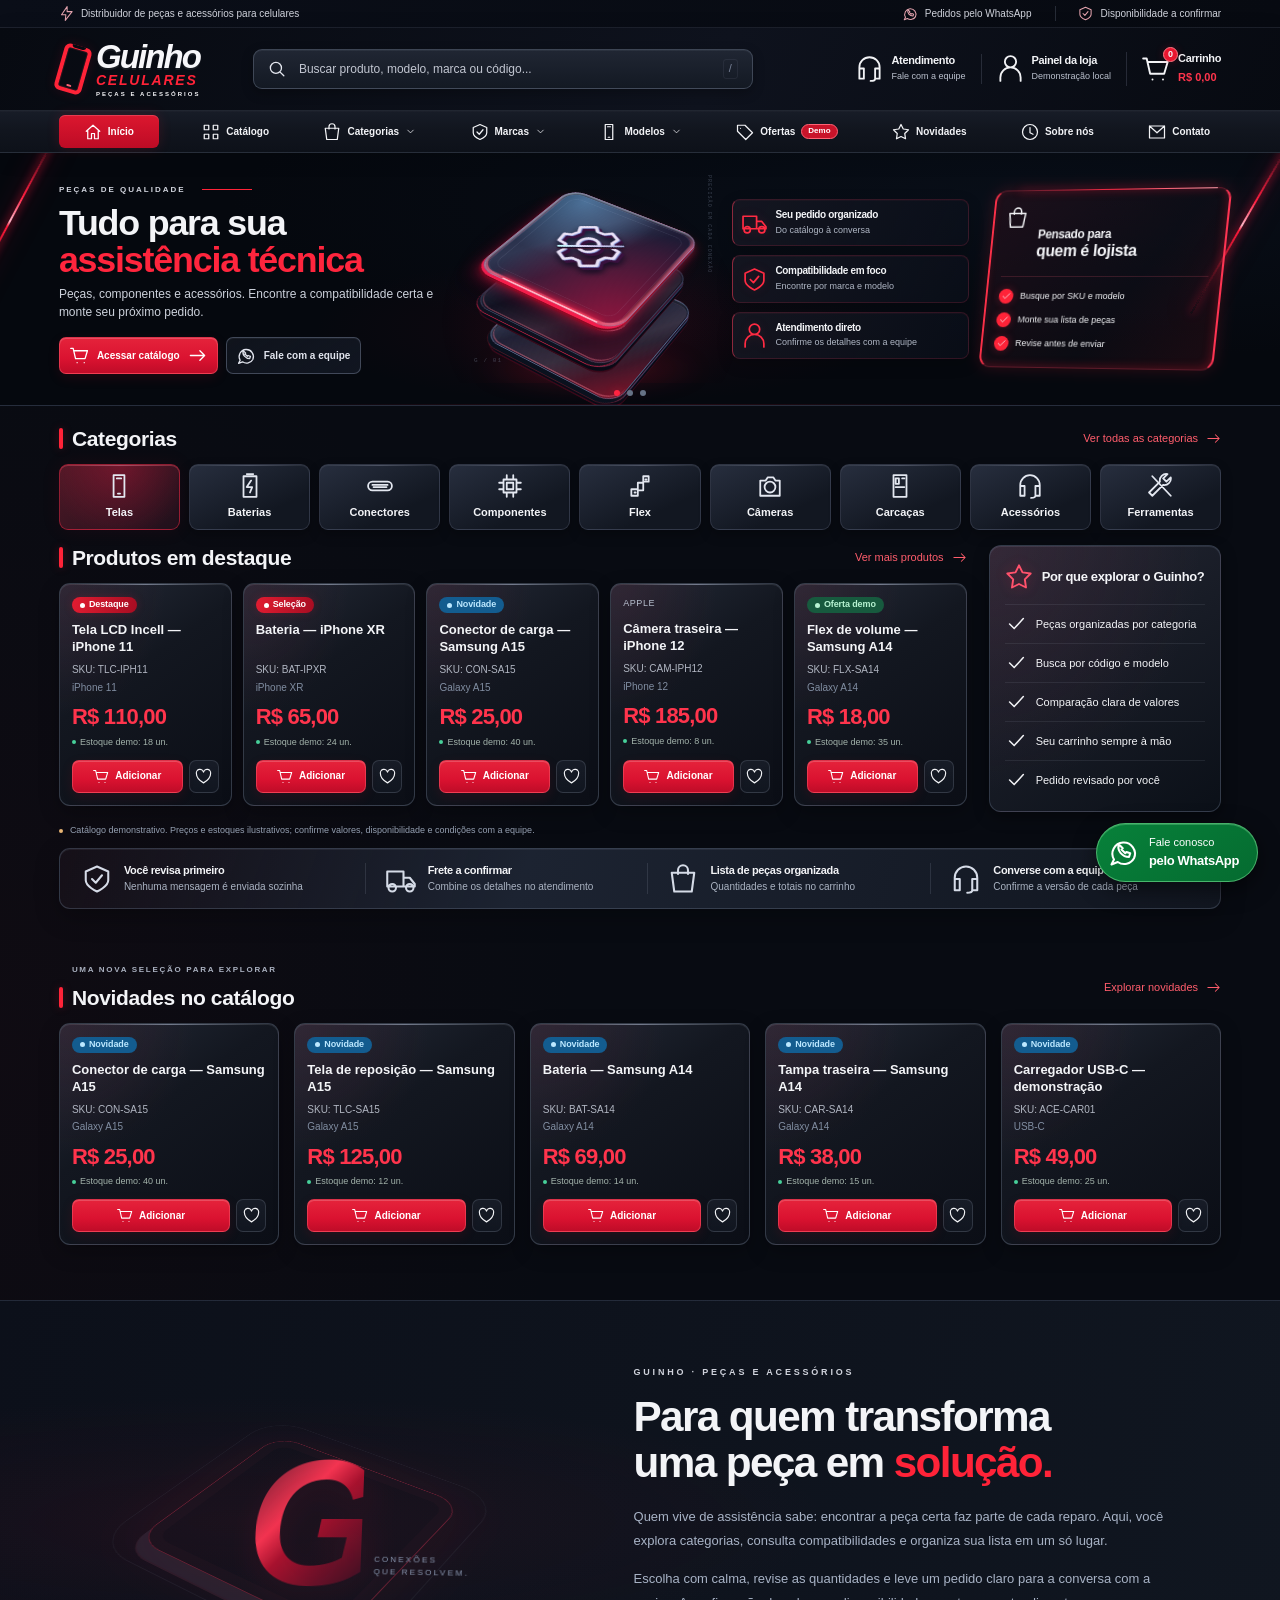
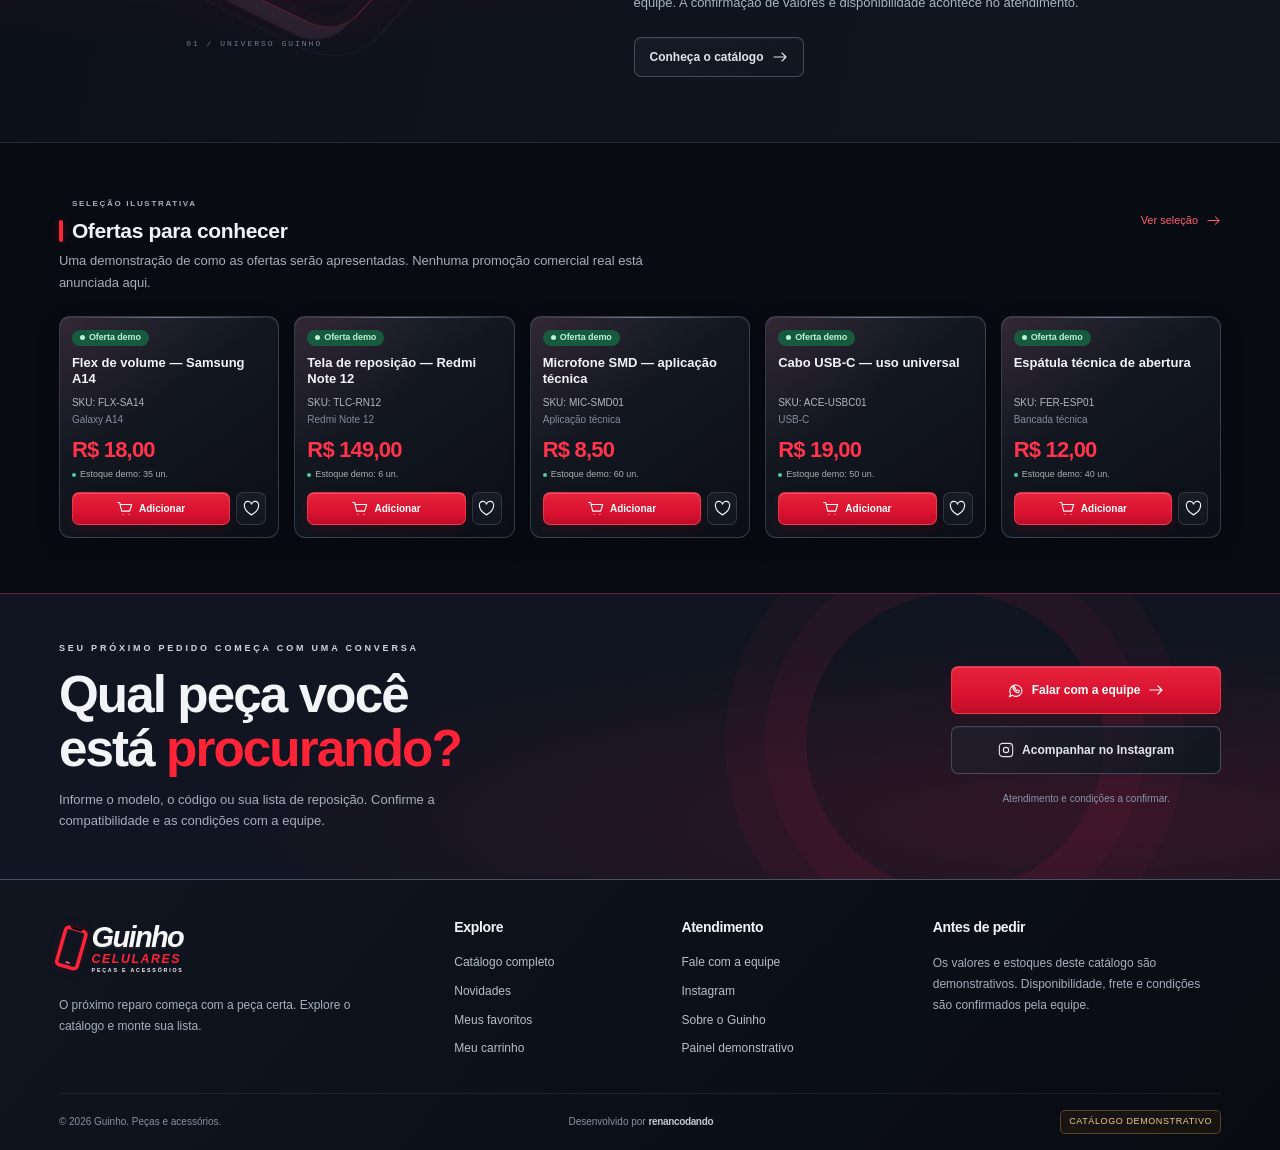
==== index.html @ 1f27a78b "Criar a loja Guinho com catálogo, carrinho e painel demonstrativo" ====
<!doctype html>
<html lang="pt-BR">
<head>
  <meta charset="utf-8"><meta name="viewport" content="width=device-width, initial-scale=1">
  <title>Guinho Celulares — Peças e acessórios para sua assistência</title>
  <meta name="description" content="Explore peças, componentes e acessórios para celulares. Encontre compatibilidades, monte sua lista e converse com a equipe do Guinho.">
  <meta name="theme-color" content="#080b12"><meta name="robots" content="noindex,nofollow">
  <meta property="og:title" content="Guinho Celulares — A peça certa para o próximo reparo"><meta property="og:description" content="Um catálogo para quem vive de assistência técnica. Peças, acessórios e uma forma simples de montar seu pedido."><meta property="og:type" content="website"><meta property="og:locale" content="pt_BR">
  <link rel="icon" href="ativos/marca.svg" type="image/svg+xml">
  <link rel="stylesheet" href="css/base.css"><link rel="stylesheet" href="css/componentes.css"><link rel="stylesheet" href="css/loja.css"><link rel="stylesheet" href="css/inicio.css"><link rel="stylesheet" href="css/responsivo.css">
  <script type="module" src="js/loja.js"></script>
</head>
<body data-pagina="inicio">
  <a class="pular-conteudo" href="#principal">Pular para o conteúdo</a>
  <div id="cabecalho-loja"></div>
  <main id="principal">
    <section class="hero" aria-labelledby="titulo-hero">
      <div class="hero-corte corte-esquerda" aria-hidden="true"></div><div class="hero-corte corte-direita" aria-hidden="true"></div>
      <div class="container hero-grade">
        <div class="hero-texto"><p class="sobretitulo">Peças de qualidade <span></span></p><h1 id="titulo-hero">Tudo para sua<br><em>assistência técnica</em></h1><p id="descricao-hero">Peças, componentes e acessórios. Encontre a compatibilidade certa e monte seu próximo pedido.</p><div class="hero-acoes"><a class="botao" href="catalogo.html"><i data-icone="carrinho"></i>Acessar catálogo<i data-icone="seta"></i></a><button class="botao secundario" type="button" data-contato><i data-icone="whatsapp"></i>Fale com a equipe</button></div></div>
        <div class="estrutura-3d" data-estrutura-3d aria-hidden="true"><div class="halo-nucleo"></div><div class="sombra-nucleo"></div><div class="suspensao"><div class="montagem-3d"><div class="placa placa-base"><span></span></div><div class="placa placa-intermediaria"><span></span></div><div class="placa placa-principal"><div class="face-metal"></div><div class="trilha-placa"></div><div class="insignia"><i data-icone="engrenagem"></i><span></span></div><div class="bisel-luz"></div></div><div class="placa placa-satelite"></div></div></div><span class="coordenada coordenada-a">G / 01</span><span class="coordenada coordenada-b">PRECISÃO EM CADA CONEXÃO</span></div>
        <div class="hero-beneficios"><div><i data-icone="envio"></i><span><strong>Seu pedido organizado</strong><small>Do catálogo à conversa</small></span></div><div><i data-icone="escudo"></i><span><strong>Compatibilidade em foco</strong><small>Encontre por marca e modelo</small></span></div><div><i data-icone="pessoa"></i><span><strong>Atendimento direto</strong><small>Confirme os detalhes com a equipe</small></span></div></div>
        <aside class="painel-lojista"><i data-icone="sacola"></i><h2>Pensado para<br><strong>quem é lojista</strong></h2><ul><li><i data-icone="check"></i>Busque por SKU e modelo</li><li><i data-icone="check"></i>Monte sua lista de peças</li><li><i data-icone="check"></i>Revise antes de enviar</li></ul></aside>
      </div>
      <div class="hero-paginacao" role="group" aria-label="Destaques da apresentação"><button type="button" aria-label="Peças para sua assistência" aria-pressed="true" data-slide="0"></button><button type="button" aria-label="Encontre sua peça" aria-pressed="false" data-slide="1"></button><button type="button" aria-label="Organize seu pedido" aria-pressed="false" data-slide="2"></button></div>
    </section>

    <section class="categorias-inicio container" aria-labelledby="titulo-categorias"><div class="cabecalho-secao"><h2 id="titulo-categorias">Categorias</h2><a href="catalogo.html">Ver todas as categorias<i data-icone="seta"></i></a></div><div class="grade-categorias" id="categorias-inicio" data-area-principal><p class="texto-suave">Carregando categorias…</p></div></section>

    <section class="vitrine container" aria-labelledby="titulo-destaques"><div class="vitrine-principal"><div class="cabecalho-secao"><h2 id="titulo-destaques">Produtos em destaque</h2><a href="catalogo.html">Ver mais produtos<i data-icone="seta"></i></a></div><div class="grade-destaques" id="produtos-destaque"></div></div><aside class="painel-diferenciais"><h2><i data-icone="estrela"></i>Por que explorar o Guinho?</h2><ul><li><i data-icone="check"></i>Peças organizadas por categoria</li><li><i data-icone="check"></i>Busca por código e modelo</li><li><i data-icone="check"></i>Comparação clara de valores</li><li><i data-icone="check"></i>Seu carrinho sempre à mão</li><li><i data-icone="check"></i>Pedido revisado por você</li></ul></aside></section>

    <div class="container"><p class="aviso-catalogo"><span class="ponto-status"></span>Catálogo demonstrativo. Preços e estoques ilustrativos; confirme valores, disponibilidade e condições com a equipe.</p><div class="faixa-confianca"><div><i data-icone="escudo"></i><span><strong>Você revisa primeiro</strong><small>Nenhuma mensagem é enviada sozinha</small></span></div><div><i data-icone="envio"></i><span><strong>Frete a confirmar</strong><small>Combine os detalhes no atendimento</small></span></div><div><i data-icone="sacola"></i><span><strong>Lista de peças organizada</strong><small>Quantidades e totais no carrinho</small></span></div><div><i data-icone="fone"></i><span><strong>Converse com a equipe</strong><small>Confirme a versão de cada peça</small></span></div></div></div>

    <section class="secao container novidades" data-revelar aria-labelledby="titulo-novidades"><div class="cabecalho-secao"><div><p class="sobretitulo">Uma nova seleção para explorar</p><h2 id="titulo-novidades">Novidades no catálogo</h2></div><a href="catalogo.html?novidades=1">Explorar novidades<i data-icone="seta"></i></a></div><div class="grade-produtos" id="produtos-novidades"></div></section>

    <section class="editorial" id="sobre" data-revelar><div class="container editorial-grade"><div class="editorial-selo" aria-hidden="true"><div class="anel-editorial"></div><span>G<span>CONEXÕES<br>QUE RESOLVEM.</span></span><i>01 / UNIVERSO GUINHO</i></div><div class="editorial-texto"><p class="sobretitulo">Guinho · peças e acessórios</p><h2>Para quem transforma<br>uma peça em <em>solução.</em></h2><p>Quem vive de assistência sabe: encontrar a peça certa faz parte de cada reparo. Aqui, você explora categorias, consulta compatibilidades e organiza sua lista em um só lugar.</p><p>Escolha com calma, revise as quantidades e leve um pedido claro para a conversa com a equipe. A confirmação de valores e disponibilidade acontece no atendimento.</p><a class="botao secundario" href="catalogo.html">Conheça o catálogo<i data-icone="seta"></i></a></div></div></section>

    <section class="secao container" data-revelar aria-labelledby="titulo-ofertas"><div class="cabecalho-secao"><div><p class="sobretitulo">Seleção ilustrativa</p><h2 id="titulo-ofertas">Ofertas para conhecer</h2></div><a href="catalogo.html?ofertas=1">Ver seleção<i data-icone="seta"></i></a></div><p class="texto-suave descricao-secao">Uma demonstração de como as ofertas serão apresentadas. Nenhuma promoção comercial real está anunciada aqui.</p><div class="grade-produtos" id="produtos-ofertas"></div></section>

    <section class="contato-inicio" id="contato" data-revelar><div class="container"><div><p class="sobretitulo">Seu próximo pedido começa com uma conversa</p><h2>Qual peça você<br>está <em>procurando?</em></h2><p>Informe o modelo, o código ou sua lista de reposição. Confirme a compatibilidade e as condições com a equipe.</p></div><div class="contato-acoes"><button class="botao" type="button" data-contato><i data-icone="whatsapp"></i>Falar com a equipe<i data-icone="seta"></i></button><button class="botao secundario" type="button" data-instagram><i data-icone="instagram"></i>Acompanhar no Instagram</button><span>Atendimento e condições a confirmar.</span></div><div class="contato-linhas" aria-hidden="true"></div></div></section>
  </main>
  <div id="rodape-loja"></div><noscript><p class="aviso-persistencia">Ative o JavaScript para usar a pesquisa, os filtros e o carrinho. Este site é uma demonstração comercial.</p></noscript>
</body></html>
---- css/base.css ----
:root {
  color-scheme: dark;
  --fundo:#080b12;
  --fundo-profundo:#04060b;
  --superficie:#111620;
  --superficie-alta:#1b202c;
  --vermelho:#ff2338;
  --vermelho-escuro:#a70d20;
  --texto:#f3f4f7;
  --suave:#a6adbc;
  --linha:#2c3341;
  --verde:#3cda9a;
  --azul:#6bc1ff;
  --raio:12px;
  --sombra:0 14px 45px #0005;
  --fonte:Arial,Helvetica,sans-serif;
  --espaco:clamp(20px,4.6vw,70px);
}
* {
  box-sizing: border-box;
}
html {
  scroll-behavior: smooth;
  scroll-padding-top: 30px;
}
body {
  margin: 0;
  color: var(--texto);
  background:
    radial-gradient(
      ellipse at 0 38%,
      #490d151c,
      transparent 32%),
    var(--fundo);
  font: 14px/1.55 var(--fonte);
  -webkit-font-smoothing: antialiased;
}
body,
main,
section,
header,
footer,
div {
  min-width: 0;
}
button,
input,
select,
textarea {
  font: inherit;
}
button,
a {
  -webkit-tap-highlight-color: transparent;
  touch-action: manipulation;
}
button {
  cursor: pointer;
}
button:disabled {
  cursor: not-allowed;
  opacity: .45;
}
a {
  color: inherit;
  text-decoration: none;
}
button {
  color: inherit;
}
h1,
h2,
h3,
p,
ul,
ol,
figure,
dl,
dd {
  margin: 0;
}
ul,
ol {
  padding: 0;
}
h1,
h2,
h3 {
  line-height: 1.12;
  text-wrap: balance;
}
p {
  overflow-wrap: anywhere;
}
h1,
h2,
h3,
strong {
  letter-spacing: -.35px;
}
img,
svg {
  max-width: 100%;
  display: block;
}
input,
textarea,
select {
  min-width: 0;
  max-width: 100%;
  color: var(--texto);
  background: #0b0f18;
  border: 1px solid var(--linha);
  border-radius: 8px;
  padding: 11px 12px;
}
input,
select {
  min-height: 43px;
}
input[type=checkbox] {
  accent-color: var(--vermelho);
  width: 16px;
  height: 16px;
  min-height: 16px;
}
textarea {
  resize: vertical;
}
input:focus,
textarea:focus,
select:focus {
  border-color: #ff5262;
}
button,
a,
input,
select,
textarea,
summary {
  outline-offset: 5px;
}
:focus-visible {
  outline: 2px solid #ff6b79;
}
[hidden] {
  display: none !important;
}
.container {
  width: min(1440px, calc(100% - var(--espaco)*2));
  margin-inline: auto;
}
.secao {
  padding-block: 55px;
}
.texto-suave {
  color: var(--suave);
  font-size: 13px;
  line-height: 1.7;
}
.sobretitulo {
  font-size: 9px;
  letter-spacing: 2.8px;
  text-transform: uppercase;
  font-weight: 700;
  color: #d0d3dc;
}
.sobretitulo > span {
  display: inline-block;
  vertical-align: middle;
  width: 80px;
  height: 1px;
  background: var(--vermelho);
  margin-left: 12px;
}
em {
  color: var(--vermelho);
  font-style: normal;
}
.icone {
  width: 22px;
  height: 22px;
  flex-shrink: 0;
}
.sr-only {
  position: absolute;
  width: 1px;
  height: 1px;
  padding: 0;
  margin: -1px;
  overflow: hidden;
  clip: rect(0, 0, 0, 0);
  white-space: nowrap;
  border: 0;
}
.pular-conteudo {
  position: fixed;
  left: 15px;
  top: -80px;
  background: var(--vermelho);
  padding: 12px 18px;
  border-radius: 8px;
  z-index: 200;
}
.pular-conteudo:focus {
  top: 12px;
}
.campo {
  display: flex;
  flex-direction: column;
  gap: 7px;
  font-size: 12px;
  font-weight: 600;
}
.campo small {
  font-size: 10px;
  font-weight: 400;
  color: var(--suave);
}
.campo input,
.campo select,
.campo textarea {
  width: 100%;
}
.campo-checkbox {
  display: flex;
  align-items: center;
  gap: 9px;
  font-size: 12px;
  line-height: 1.4;
}
.mensagem-erro {
  font-size: 12px;
  color: #ff9ca7;
  line-height: 1.5;
}
.nota-demo {
  color: #b7bdca;
  font-size: 11px;
  line-height: 1.6;
  padding: 12px 14px;
  background: #ffffff04;
  border: 1px solid #ffffff0b;
  border-radius: 7px;
}
.etiqueta-demo,
.modo-demo {
  border: 1px solid #d9a65455;
  background: #8f5b121c;
  border-radius: 5px;
  padding: 4px 8px;
  color: #eac995;
  font-size: 9px;
  text-transform: uppercase;
  letter-spacing: .6px;
}
.descricao-secao {
  margin: -7px 0 22px;
  max-width: 600px;
}
.erro-carregamento {
  padding: 40px;
  border: 1px solid #a43545;
  border-radius: 12px;
  grid-column: 1/-1;
}
.erro-carregamento p {
  margin: 15px 0;
}
.aviso-persistencia {
  padding: 10px 20px;
  background: #352b15;
  border-bottom: 1px solid #b1924a;
  color: #ffe8ad;
  font-size: 12px;
  position: relative;
  z-index: 150;
}
.aguarda-revelacao {
  opacity: 0;
  transform: translateY(20px);
}
.revelado {
  opacity: 1;
  transform: none;
  transition: opacity .7s, transform .7s;
}
.dialogo-aberto {
  overflow: hidden;
}
::selection {
  background: #fd304950;
  color: white;
}
@media (prefers-reduced-motion: reduce) {
  html {
    scroll-behavior: auto;
  }
  *,
  *:before,
  *:after {
    animation: none !important;
    transition: none !important;
    scroll-behavior: auto !important;
  }
  .aguarda-revelacao {
    opacity: 1;
    transform: none;
  }
}
---- css/componentes.css ----
.botao {
  --cor-botao:#da1230;
  display: inline-flex;
  align-items: center;
  justify-content: center;
  gap: 8px;
  min-height: 40px;
  padding: 10px 15px;
  border-radius: 7px;
  border: 1px solid #ff697866;
  color: #fff;
  background:
    linear-gradient(
      180deg,
      #e5233b,
      var(--cor-botao) 60%,
      #bf0c28);
  box-shadow: inset 0 1px 0 #ffffff30, 0 4px 12px #ad071b24;
  font-size: 12px;
  font-weight: 700;
  line-height: 1.35;
  transition:
    transform .2s,
    box-shadow .2s,
    filter .2s;
  text-align: center;
  position: relative;
  overflow: hidden;
}
.botao:before {
  content: "";
  position: absolute;
  inset: 0;
  background:
    linear-gradient(
      110deg,
      transparent 15%,
      #ffffff19 44%,
      transparent 65%);
  transform: translateX(-120%);
  transition: transform .5s;
  pointer-events: none;
}
.botao:hover:not(:disabled) {
  transform: translateY(-2px);
  box-shadow: 0 7px 20px #dd102a30;
  filter: brightness(1.07);
}
.botao:hover:before {
  transform: translateX(120%);
}
.botao:active:not(:disabled) {
  transform: translateY(1px) scale(.98);
}
.botao .icone {
  width: 18px;
  height: 18px;
}
.botao .icone:last-child {
  width: 16px;
}
.botao.secundario {
  background:
    linear-gradient(
      145deg,
      #262c3a55,
      #111621);
  border-color: #5b6377aa;
  box-shadow: inset 0 1px 0 #ffffff0c;
  color: #e1e4ed;
}
.botao.discreto {
  background: transparent;
  border-color: var(--linha);
  box-shadow: none;
  color: var(--suave);
}
.botao-pequeno {
  min-height: 32px;
  padding: 7px 10px;
  font-size: 10px;
}
.botao-largo {
  width: 100%;
}
.botao-icone {
  width: 35px;
  height: 35px;
  min-width: 35px;
  border: 1px solid #5c647366;
  border-radius: 7px;
  background: linear-gradient(#21273488, #111620);
  display: inline-flex;
  align-items: center;
  justify-content: center;
  padding: 7px;
  transition:
    background .2s,
    border-color .2s,
    transform .2s;
}
.botao-icone .icone {
  width: 19px;
  height: 19px;
}
.botao-icone:hover:not(:disabled) {
  background: #2a3342;
  border-color: #ff5b6c;
  transform: translateY(-1px);
}
.favorito[aria-pressed=true] {
  color: #ff5c70;
  border-color: #f13e55;
}
.favorito[aria-pressed=true] .icone {
  fill: #ff23382b;
}
.selo {
  font-size: 9px;
  border-radius: 12px;
  padding: 3px 8px;
  color: #fff;
  font-weight: 700;
  display: inline-flex;
  align-self: flex-start;
  gap: 4px;
  line-height: 1.1;
  letter-spacing: -.1px;
  background: #c6132a;
}
.selo:before {
  content: "";
  width: 5px;
  height: 5px;
  border-radius: 50%;
  background: currentColor;
  align-self: center;
}
.selo--vermelho {
  background:
    linear-gradient(
      100deg,
      #e11c31,
      #a70d22);
  box-shadow: 0 0 10px #ef20382b;
}
.selo--azul {
  background: #135c8f;
  color: #bce8ff;
}
.selo--verde {
  background: #175a3e;
  color: #b7f3d2;
}
.produto-card {
  border: 1px solid #485060a6;
  background:
    radial-gradient(
      ellipse at 6% 0,
      #80172b24,
      transparent 42%),
    linear-gradient(
      145deg,
      #242a37 0,
      #131720 40%,
      #0b0e16 100%);
  border-radius: 11px;
  padding: 13px 12px 12px;
  box-shadow: inset 0 1px 0 #ffffff17, 0 7px 20px #0004;
  min-width: 0;
  display: flex;
  flex-direction: column;
  transition:
    transform .28s,
    border-color .28s,
    box-shadow .28s;
  position: relative;
  isolation: isolate;
}
.produto-card:before {
  content: "";
  position: absolute;
  left: 14px;
  right: 14px;
  top: 0;
  height: 1px;
  background:
    linear-gradient(
      90deg,
      transparent,
      #d4e3ff66,
      transparent);
  pointer-events: none;
}
.produto-card:hover {
  transform: translateY(-5px);
  border-color: #fb394f88;
  box-shadow:
    inset 0 1px 0 #ffffff20,
    0 14px 28px #0008,
    0 -2px 17px #d7193010;
}
.produto-card h3 {
  margin: 9px 0 6px;
  font-size: 13px;
  line-height: 1.3;
  text-wrap: initial;
  min-height: 34px;
}
.produto-titulo {
  border: 0;
  padding: 0;
  text-align: left;
  color: var(--texto);
  font: inherit;
  line-height: inherit;
  background: none;
  cursor: pointer;
  font-weight: 700;
}
.produto-titulo:hover {
  color: #ff8c98;
}
.produto-linha {
  font-size: 9px;
  text-transform: uppercase;
  letter-spacing: .6px;
  color: #b7bfce;
  min-height: 15px;
}
.produto-sku {
  color: #b1b6c2;
  font-size: 10px;
}
.produto-compativel {
  color: #808da1;
  font-size: 10px;
  margin-top: 2px;
}
.produto-preco {
  color: #ff344c;
  font-size: 22px;
  letter-spacing: -.8px;
  line-height: 1.2;
  display: block;
  margin-top: 9px;
  font-weight: 800;
}
.produto-estoque {
  font-size: 9px;
  color: #a2b2aa;
  margin: 5px 0 10px;
}
.produto-estoque:before {
  content: "";
  display: inline-block;
  vertical-align: middle;
  width: 4px;
  height: 4px;
  border-radius: 50%;
  background: #47d09a;
  margin-right: 4px;
}
.produto-estoque.sem-estoque {
  color: #e6b5b9;
}
.produto-estoque.sem-estoque:before {
  background: #f26a7a;
}
.produto-acoes {
  display: flex;
  align-items: center;
  gap: 6px;
  margin-top: auto;
}
.botao-adicionar {
  flex: 1;
  font-size: 10px;
  min-height: 33px;
  padding: 7px 8px;
  gap: 6px;
}
.botao-adicionar .icone {
  width: 16px !important;
  height: 16px;
}
.produto-acoes .botao-icone {
  width: 30px;
  height: 33px;
  min-width: 30px;
  padding: 5px;
}
.produto-acoes .icone {
  width: 17px;
  height: 17px;
}
.adicionado {
  animation: adicionar-pulso .6s ease;
}
.adicionado:after {
  content: "✓";
  position: absolute;
  inset: 0;
  display: grid;
  place-items: center;
  color: #fff;
  background: #0a7350;
  font-size: 19px;
}
.grade-produtos {
  display: grid;
  grid-template-columns: repeat(5, minmax(0, 1fr));
  gap: 15px;
}
.cabecalho-secao {
  display: flex;
  align-items: center;
  justify-content: space-between;
  gap: 20px;
  margin-bottom: 13px;
}
.cabecalho-secao h2 {
  font-size: 21px;
  position: relative;
  padding-left: 13px;
  line-height: 1.2;
}
.cabecalho-secao h2:before {
  content: "";
  position: absolute;
  left: 0;
  top: 2px;
  bottom: 2px;
  width: 4px;
  background: var(--vermelho);
  border-radius: 3px;
  box-shadow: 0 0 10px #fd283240;
}
.cabecalho-secao > .sobretitulo {
  margin-bottom: 7px;
}
.cabecalho-secao > div > .sobretitulo {
  margin: 0 0 8px 13px;
  font-size: 8px;
  letter-spacing: 1.7px;
  color: #aab1c0;
}
.cabecalho-secao > a {
  display: flex;
  align-items: center;
  gap: 8px;
  color: #ff5d6c;
  font-size: 11px;
  flex-shrink: 0;
}
.cabecalho-secao > a .icone {
  width: 15px;
  height: 15px;
}
.painel {
  border: 1px solid var(--linha);
  border-radius: var(--raio);
  padding: 24px;
  background:
    linear-gradient(
      145deg,
      #1d2330,
      #10151e);
  box-shadow: inset 0 1px 0 #ffffff0c, var(--sombra);
}
.estado-vazio {
  padding: 45px 20px;
  text-align: center;
  display: flex;
  flex-direction: column;
  align-items: center;
  gap: 17px;
  grid-column: 1/-1;
}
.estado-vazio > .icone {
  width: 47px;
  height: 47px;
  color: #ff5d73;
}
.estado-vazio h2 {
  font-size: 25px;
}
.estado-vazio p {
  max-width: 390px;
}
.dialogo {
  width: min(660px, calc(100vw - 32px));
  max-height: calc(100dvh - 32px);
  padding: 0;
  margin: auto;
  color: var(--texto);
  background:
    linear-gradient(
      135deg,
      #202633,
      #0e131e 60%);
  border: 1px solid #626c82;
  border-radius: 15px;
  box-shadow: 0 30px 120px #000c;
  overscroll-behavior: contain;
  overflow: auto;
}
.dialogo::backdrop {
  background: #03050bba;
  backdrop-filter: blur(7px);
}
.dialogo[open] {
  animation: dialogo-entrar .25s ease-out;
}
.dialogo-cabecalho {
  display: flex;
  gap: 20px;
  justify-content: space-between;
  align-items: center;
  padding: 20px 24px;
  border-bottom: 1px solid #8792a826;
  position: sticky;
  top: 0;
  background: #171d28f7;
  z-index: 2;
  backdrop-filter: blur(18px);
}
.dialogo-cabecalho h2 {
  font-size: 21px;
}
.dialogo-conteudo {
  padding: 24px;
}
.dialogo-pequeno {
  max-width: 480px;
}
.dialogo-conteudo > .texto-suave {
  margin-bottom: 20px;
}
.acoes-dialogo {
  display: flex;
  gap: 10px;
  justify-content: flex-end;
  margin-top: 24px;
}
.detalhe-codigo {
  display: flex;
  align-items: center;
  gap: 12px;
  margin-bottom: 20px;
  flex-wrap: wrap;
}
.detalhe-codigo > .icone {
  width: 35px;
  height: 35px;
  color: #ff5a70;
}
.detalhe-codigo > span:first-of-type {
  font-family: monospace;
  font-size: 15px;
}
.especificacoes {
  margin: 20px 0;
}
.especificacoes > div {
  display: grid;
  grid-template-columns: 1fr 1.4fr;
  gap: 20px;
  padding: 11px 0;
  border-bottom: 1px solid #ffffff0b;
  font-size: 12px;
}
.especificacoes dt {
  color: var(--suave);
}
.especificacoes dd {
  overflow-wrap: anywhere;
}
.detalhe-compra {
  display: flex;
  gap: 18px;
  align-items: flex-end;
  margin-top: 23px;
  flex-wrap: wrap;
}
.detalhe-compra .produto-preco {
  font-size: 31px;
  margin: 0 auto 8px 0;
}
.detalhe-compra label {
  width: 78px;
}
.detalhe-compra .botao {
  min-height: 43px;
}
.canais-contato {
  display: flex;
  flex-direction: column;
  gap: 12px;
}
.avisos {
  position: fixed;
  right: 22px;
  bottom: 23px;
  z-index: 250;
  display: flex;
  flex-direction: column;
  gap: 9px;
  width: min(390px, calc(100vw - 36px));
  pointer-events: none;
}
.aviso {
  display: flex;
  align-items: center;
  justify-content: space-between;
  gap: 15px;
  background: #1a2531f5;
  border: 1px solid #5d8d7d;
  border-radius: 10px;
  padding: 14px 15px;
  box-shadow: 0 10px 40px #0009;
  font-size: 12px;
  animation: dialogo-entrar .25s ease;
  pointer-events: auto;
}
.aviso--erro {
  border-color: #b94053;
  background: #321c28f7;
}
.aviso-fechar {
  border: 0;
  background: transparent;
  padding: 0 4px;
  font-size: 23px;
  flex-shrink: 0;
}
.copia-alternativa {
  position: fixed;
  left: 20px;
  bottom: 20px;
  width: calc(100vw - 40px);
  height: 160px;
  z-index: 300;
}
.carrinho-lateral {
  height: 100dvh;
  max-height: 100dvh;
  max-width: 510px;
  width: min(510px, 100vw);
  margin: 0 0 0 auto;
  border-radius: 18px 0 0 18px;
  border-right: 0;
}
.carrinho-lateral[open] {
  animation: carrinho-entrar .3s cubic-bezier(.2, .7, .3, 1);
}
.carrinho-lateral .dialogo-conteudo {
  padding: 20px;
}
.carrinho-lateral .nota-demo {
  margin-bottom: 14px;
}
.item-carrinho {
  display: flex;
  align-items: center;
  gap: 16px;
  padding: 20px 0;
  border-bottom: 1px solid var(--linha);
  flex-wrap: wrap;
}
.item-simbolo {
  width: 48px;
  height: 52px;
  display: grid;
  place-items: center;
  border: 1px solid #5e3540;
  border-radius: 10px;
  background:
    linear-gradient(
      135deg,
      #42273566,
      #151a25);
  flex-shrink: 0;
}
.item-simbolo .icone {
  color: #ff7c89;
  width: 27px;
  height: 27px;
}
.item-info {
  flex: 1;
  min-width: 150px;
}
.item-info h3 {
  font-size: 14px;
  line-height: 1.4;
  overflow-wrap: anywhere;
}
.item-info p {
  font-size: 10px;
  margin-top: 5px;
}
.item-controles {
  display: flex;
  gap: 16px;
  align-items: center;
}
.quantidade {
  display: flex;
  align-items: center;
  border: 1px solid #566073;
  border-radius: 7px;
  overflow: hidden;
  background: #0f141f;
}
.quantidade .botao-icone {
  width: 30px;
  min-width: 30px;
  height: 33px;
  border: 0;
  border-radius: 0;
  background: none;
  padding: 6px;
}
.quantidade input {
  width: 43px;
  min-height: 33px;
  height: 33px;
  padding: 5px 0;
  border: 0;
  border-radius: 0;
  text-align: center;
  background: transparent;
  -moz-appearance: textfield;
}
.quantidade input::-webkit-inner-spin-button {
  appearance: none;
}
.item-subtotal {
  font-size: 17px;
  white-space: nowrap;
}
.item-carrinho.compacto .item-controles {
  width: 100%;
  padding-left: 64px;
  justify-content: space-between;
  gap: 10px;
}
.item-carrinho.compacto .item-info {
  min-width: 0;
}
.item-carrinho.compacto .item-subtotal {
  font-size: 16px;
}
.resumo-lateral {
  display: flex;
  justify-content: space-between;
  align-items: center;
  padding: 25px 0;
  font-size: 13px;
}
.resumo-lateral strong {
  font-size: 25px;
  color: #ff435a;
}
.carrinho-lateral .botao-largo {
  margin-bottom: 10px;
}
@keyframes adicionar-pulso {
  50% {
    transform: scale(.96);
  }
}
@keyframes dialogo-entrar {
  from {
    opacity: 0;
    transform: translateY(12px) scale(.98);
  }
  to {
    opacity: 1;
    transform: none;
  }
}
@keyframes carrinho-entrar {
  from {
    transform: translateX(100%);
  }
  to {
    transform: translateX(0);
  }
}
---- css/loja.css ----
.barra-info {
  font-size: 10px;
  color: #d0d3dc;
  border-bottom: 1px solid #3c425066;
  background:
    linear-gradient(
      100deg,
      #0a0e18,
      #070a11);
}
.barra-info > .container,
.barra-info > .container > div {
  display: flex;
  align-items: center;
  gap: 24px;
}
.barra-info > .container {
  justify-content: space-between;
  min-height: 27px;
}
.barra-info span {
  display: flex;
  align-items: center;
  gap: 7px;
}
.barra-info .icone {
  width: 15px;
  height: 15px;
  color: #e5a4af;
}
.barra-info > .container > span > .icone {
  color: var(--vermelho);
  filter: drop-shadow(0 0 5px #ff234166);
}
.barra-info > .container > div > span + span {
  border-left: 1px solid #65708255;
  padding-left: 22px;
}
.cabecalho {
  position: relative;
  z-index: 40;
  background:
    linear-gradient(
      115deg,
      #070a11,
      #0e121d 55%,
      #070a11);
  box-shadow: 0 4px 20px #0002;
}
.cabecalho-principal {
  display: flex;
  align-items: center;
  gap: 30px;
  min-height: 82px;
}
.marca {
  display: flex;
  align-items: center;
  gap: 9px;
  flex-shrink: 0;
  color: #f7f7fa;
  line-height: .96;
  min-width: 185px;
}
.marca-simbolo {
  display: block;
  position: relative;
  width: 28px;
  height: 48px;
  border: 4px solid var(--vermelho);
  border-radius: 6px;
  transform: rotate(16deg);
  box-shadow: inset 0 0 0 1px #ff4a5c22, 0 0 12px #ff0d3020;
}
.marca-simbolo:before {
  content: "";
  position: absolute;
  top: -4px;
  left: 3px;
  right: 3px;
  height: 3px;
  background: #070a11;
  border-radius: 0 0 4px 4px;
}
.marca-simbolo:after {
  content: "";
  position: absolute;
  bottom: 2px;
  left: 8px;
  width: 5px;
  height: 2px;
  background: #f96374;
  border-radius: 4px;
}
.marca strong {
  font-size: clamp(28px, 2.5vw, 38px);
  font-weight: 900;
  letter-spacing: -1.9px;
  font-style: italic;
  display: block;
  text-shadow: 0 2px 0 #ffffff12;
}
.marca b {
  display: block;
  color: var(--vermelho);
  font-size: 16px;
  text-transform: uppercase;
  font-style: italic;
  font-weight: 900;
  letter-spacing: 2px;
  margin: 2px 0 4px;
}
.marca small {
  display: block;
  font-size: 6px;
  text-transform: uppercase;
  font-weight: 700;
  letter-spacing: 2.05px;
}
.pesquisa-global {
  position: relative;
  flex: 1;
  display: flex;
  align-items: center;
  gap: 12px;
  padding: 0 14px;
  background:
    linear-gradient(
      180deg,
      #202633,
      #131923);
  border: 1px solid #566071a1;
  border-radius: 9px;
  box-shadow: inset 0 1px 0 #d0d8ef10, 0 4px 12px #0004;
  max-width: 600px;
}
.pesquisa-global > i {
  display: block;
  color: #e5e8f0;
}
.pesquisa-global > i .icone {
  width: 19px;
  height: 19px;
}
.pesquisa-global > input {
  border: 0;
  background: transparent;
  padding: 10px 0;
  min-height: 38px;
  flex: 1;
  box-shadow: none;
  font-size: 12px;
  width: 100%;
}
.pesquisa-global > input:focus-visible {
  outline: 0;
}
.pesquisa-global:focus-within {
  outline: 2px solid #ff5c70;
  outline-offset: 3px;
}
.pesquisa-global > input::placeholder {
  color: #c2c6d1;
}
.pesquisa-global > kbd {
  color: #798398;
  font-size: 11px;
  font-family: var(--fonte);
  border: 1px solid #5a627533;
  border-radius: 3px;
  padding: 0 5px;
  flex-shrink: 0;
}
.sugestoes {
  position: absolute;
  top: calc(100% + 9px);
  left: -1px;
  right: -1px;
  min-width: 0;
  background: #141a26f9;
  backdrop-filter: blur(22px);
  border: 1px solid #5b6476;
  border-radius: 10px;
  padding: 7px;
  box-shadow: 0 25px 50px #000b;
  z-index: 60;
}
.sugestao {
  display: flex;
  gap: 11px;
  align-items: center;
  padding: 11px 9px;
  border-radius: 6px;
  transition: background .2s;
}
.sugestao:hover,
.sugestao[aria-selected=true] {
  background: #422736;
}
.sugestao > .icone {
  color: #ff6173;
  width: 23px;
  height: 23px;
}
.sugestao > span {
  flex: 1;
}
.sugestao strong {
  display: block;
  font-size: 12px;
  line-height: 1.4;
}
.sugestao small {
  display: block;
  color: var(--suave);
  font-size: 10px;
  margin-top: 3px;
}
.sugestao b {
  color: #ff586c;
  font-size: 12px;
  white-space: nowrap;
}
.sugestao-vazia {
  padding: 15px 9px;
  font-size: 12px;
  color: var(--suave);
}
.cabecalho-atalhos {
  display: flex;
  align-items: center;
  gap: 22px;
  margin-left: auto;
}
.atalho {
  display: flex;
  gap: 8px;
  align-items: center;
  border: 0;
  background: none;
  padding: 0;
  flex-shrink: 0;
  text-align: left;
}
.atalho > .icone,
.atalho > i > .icone {
  width: 27px;
  height: 27px;
  color: #f1f2f5;
}
.atalho strong {
  display: block;
  font-size: 11px;
  line-height: 1.2;
}
.atalho small {
  font-size: 9px;
  display: block;
  margin-top: 3px;
  color: #bbc1ce;
  white-space: nowrap;
}
.conta-atalho {
  border-left: 1px solid #484e5e77;
  padding-left: 22px;
}
.atalho-carrinho {
  border-left: 1px solid #484e5e77;
  padding-left: 22px;
}
.atalho-carrinho small {
  color: #ff344c;
  font-weight: 750;
  font-size: 11px;
}
.carrinho-icone {
  position: relative;
  display: block;
}
.carrinho-icone .icone {
  width: 28px;
  height: 28px;
}
.carrinho-icone > b {
  position: absolute;
  top: -8px;
  right: -8px;
  min-width: 15px;
  height: 15px;
  padding: 0 4px;
  display: grid;
  place-items: center;
  background: #e9152f;
  border: 1px solid #ff7985;
  border-radius: 9px;
  font-size: 9px;
  line-height: 1;
  box-shadow: 0 0 9px #ff113333;
}
.faixa-navegacao {
  border-block: 1px solid #48516255;
  background:
    linear-gradient(
      180deg,
      #171c27 0,
      #11151e 50%,
      #0d1119);
  box-shadow: inset 0 1px 0 #ffffff05;
}
.navegacao {
  display: flex;
  justify-content: space-between;
  align-items: stretch;
  gap: 6px;
  min-height: 41px;
  padding-block: 4px;
}
.navegacao > a,
.nav-grupo > summary {
  display: flex;
  align-items: center;
  justify-content: center;
  gap: 7px;
  padding: 6px 14px;
  font-size: 11px;
  font-weight: 600;
  white-space: nowrap;
  border-radius: 6px;
  transition: background .2s, color .2s;
}
.navegacao > a:hover,
.nav-grupo > summary:hover {
  background: #ffffff0b;
  color: #fff;
}
.navegacao > a[aria-current=page] {
  background: linear-gradient(#dc172f, #bd0b25);
  box-shadow: inset 0 1px 0 #ff9fa944, 0 0 13px #f5233528;
  color: white;
  min-width: 130px;
}
.navegacao .icone {
  width: 18px;
  height: 18px;
}
.nav-grupo {
  position: relative;
}
.nav-grupo > summary {
  list-style: none;
  cursor: pointer;
  height: 100%;
  user-select: none;
}
.nav-grupo > summary::-webkit-details-marker {
  display: none;
}
.nav-grupo > summary > i:last-child .icone {
  width: 11px;
  height: 11px;
  transition: transform .2s;
}
.nav-grupo[open] > summary > i:last-child .icone {
  transform: rotate(180deg);
}
.nav-opcoes {
  position: absolute;
  left: 0;
  top: calc(100% + 8px);
  width: 225px;
  background: #171d29f9;
  border: 1px solid #5c6475;
  border-radius: 10px;
  box-shadow: 0 20px 40px #000b;
  padding: 8px;
  max-height: 350px;
  overflow: auto;
  animation: dialogo-entrar .18s ease;
  z-index: 45;
}
.nav-opcoes > a {
  display: block;
  padding: 10px;
  border-radius: 5px;
  font-size: 12px;
  white-space: normal;
}
.nav-opcoes > a:hover {
  background: #4e2534;
  color: #fff;
}
.nav-selo {
  font-size: 8px;
  background: #c9142a;
  color: #fff;
  border: 1px solid #ff6374;
  border-radius: 9px;
  padding: 1px 6px;
  line-height: 1.3;
}
.menu-mobile,
.conta-mobile {
  display: none !important;
}
.rodape {
  background:
    linear-gradient(
      130deg,
      #10151f,
      #080b12);
  border-top: 1px solid #485062;
  padding-top: 40px;
}
.rodape-grade {
  display: grid;
  grid-template-columns: 1.5fr .8fr .9fr 1.2fr;
  gap: 55px;
  padding-bottom: 35px;
}
.rodape-grade > div {
  display: flex;
  flex-direction: column;
  align-items: flex-start;
  gap: 10px;
}
.rodape .marca {
  margin-bottom: 8px;
  transform-origin: left center;
  scale: .88;
}
.rodape-grade p {
  font-size: 12px;
  color: #a5afbf;
  max-width: 300px;
  line-height: 1.75;
}
.rodape-grade h2 {
  font-size: 14px;
  margin-bottom: 8px;
}
.rodape-grade > div > a:not(.marca),
.rodape-grade button {
  border: 0;
  padding: 0;
  background: none;
  font-size: 12px;
  color: #b5bfcc;
  text-align: left;
}
.rodape-grade > div > a:hover,
.rodape-grade button:hover {
  color: #ff6577;
}
.rodape-base {
  display: flex;
  align-items: center;
  justify-content: space-between;
  gap: 15px;
  flex-wrap: wrap;
  font-size: 10px;
  color: #8792a5;
  padding-block: 16px;
  border-top: 1px solid #ffffff11;
}
.rodape-base strong {
  color: #c0c8d4;
}
.whatsapp-flutuante {
  position: fixed;
  right: 22px;
  bottom: 18px;
  border: 1px solid #8cf4a17d;
  border-radius: 40px;
  background:
    linear-gradient(
      145deg,
      #07813a,
      #056b30);
  padding: 10px 18px 10px 12px;
  display: flex;
  align-items: center;
  gap: 10px;
  box-shadow: inset 0 1px 0 #b3ffc43b, 0 7px 22px #0008;
  color: white;
  text-align: left;
  z-index: 35;
  font-size: 11px;
  transition: transform .2s;
}
.whatsapp-flutuante .icone {
  width: 30px;
  height: 30px;
}
.whatsapp-flutuante strong {
  display: block;
  font-size: 13px;
}
.whatsapp-flutuante:hover {
  transform: translateY(-3px);
}
.pagina-cabecalho {
  padding: 35px 0 24px;
  background:
    radial-gradient(
      ellipse at 90% 0,
      #82172c26,
      transparent 55%),
    linear-gradient(#101521, #0b0f17);
  border-bottom: 1px solid var(--linha);
}
.trilha {
  display: flex;
  align-items: center;
  gap: 9px;
  font-size: 10px;
  color: #a7b0bf;
  margin-bottom: 17px;
}
.trilha .icone {
  width: 13px;
  height: 13px;
}
.pagina-cabecalho h1 {
  font-size: clamp(30px, 3.4vw, 48px);
  letter-spacing: -1.5px;
}
.pagina-cabecalho p {
  margin-top: 10px;
  max-width: 650px;
  font-size: 12px;
  color: var(--suave);
}
---- css/inicio.css ----
/* As placas mantêm profundidades independentes dentro da perspectiva CSS. */
.hero {
  position: relative;
  overflow: hidden;
  isolation: isolate;
  background:
    radial-gradient(
      ellipse at 47% 70%,
      #5c071c26,
      transparent 30%),
    radial-gradient(
      ellipse at 80% 20%,
      #1322383b,
      transparent 55%),
    #05080e;
  border-bottom: 1px solid #262d3c;
}
.hero-grade {
  display: grid;
  grid-template-columns: 1.45fr .94fr .85fr .8fr;
  gap: 20px;
  align-items: center;
  min-height: 240px;
  padding-block: 22px;
}
.hero-texto {
  position: relative;
  z-index: 3;
}
.hero-texto h1 {
  font-size: clamp(27px, 2.8vw, 45px);
  line-height: 1.02;
  font-weight: 850;
  letter-spacing: -1.2px;
  margin: 9px 0 8px;
  text-wrap: initial;
}
.hero-texto h1 em {
  display: inline;
  color: #ff253d;
}
.hero-texto > p:not(.sobretitulo) {
  font-size: 13px;
  line-height: 1.45;
  color: #ccd1db;
  max-width: 380px;
}
.hero-acoes {
  display: flex;
  align-items: center;
  gap: 12px;
  margin-top: 16px;
}
.hero-acoes .botao {
  font-size: 11px;
  min-height: 35px;
  padding: 8px 14px;
  white-space: nowrap;
}
.hero-acoes .botao .icone {
  width: 19px;
  height: 19px;
}
.hero-corte {
  position: absolute;
  width: 2px;
  height: 200px;
  background:
    linear-gradient(
      transparent,
      #ff1d3f 35%,
      #ffb4c5 49%,
      #ff1939 52%,
      transparent);
  box-shadow: 0 0 8px #ff193e, 0 0 25px #ff123f9c;
  transform: rotate(28deg);
  z-index: -1;
}
.corte-esquerda {
  left: 8px;
  top: -30px;
}
.corte-direita {
  right: 3%;
  top: -26px;
  transform: rotate(30deg);
}
.hero:after {
  content: "";
  position: absolute;
  left: 15%;
  right: 15%;
  bottom: 0;
  height: 1px;
  background:
    linear-gradient(
      90deg,
      transparent,
      #ff204122,
      transparent);
}
.hero-beneficios {
  display: grid;
  gap: 9px;
  position: relative;
  z-index: 3;
}
.hero-beneficios > div {
  display: flex;
  gap: 10px;
  align-items: center;
  padding: 10px 11px;
  border: 1px solid #9b294347;
  border-left-color: #e33b5699;
  border-radius: 8px;
  background:
    linear-gradient(
      115deg,
      #161722dd,
      #0b101baa);
  box-shadow: inset 0 1px 0 #b9425510, 0 5px 15px #0003;
}
.hero-beneficios .icone {
  width: 29px;
  height: 29px;
  color: #ff2b43;
  filter: drop-shadow(0 0 5px #ff213c25);
}
.hero-beneficios strong {
  font-size: 11px;
  line-height: 1.25;
  display: block;
}
.hero-beneficios small {
  font-size: 10px;
  line-height: 1.3;
  display: block;
  color: #b0b7c5;
  margin-top: 3px;
}
.painel-lojista {
  position: relative;
  border: 1px solid #b12c4277;
  border-left: 2px solid #fa3048;
  border-right: 2px solid #ff3452;
  border-radius: 12px;
  background:
    linear-gradient(
      125deg,
      #31101c77,
      #110e1777 60%,
      #330d1677);
  padding: 19px 16px;
  box-shadow: inset -2px -2px 8px #d71c3144, 0 0 16px #e9223730;
  transform: perspective(700px) rotateY(-7deg) skew(-6deg);
  isolation: isolate;
}
.painel-lojista:before {
  content: "";
  position: absolute;
  left: 10%;
  right: 5%;
  top: -1px;
  height: 1px;
  background:
    linear-gradient(
      90deg,
      transparent,
      #ff2c47,
      #ff9caa);
  box-shadow: 0 0 10px #ff213e;
}
.painel-lojista > .icone {
  width: 29px;
  height: 29px;
  color: #ff5263;
  position: absolute;
  left: 15px;
  top: 19px;
}
.painel-lojista h2 {
  padding-left: 37px;
  font-size: 14px;
  line-height: 1.15;
  margin-bottom: 16px;
}
.painel-lojista h2 strong {
  font-size: 18px;
}
.painel-lojista ul {
  border-top: 1px solid #df516a33;
  list-style: none;
  padding-top: 12px;
  display: grid;
  gap: 9px;
}
.painel-lojista li {
  display: flex;
  align-items: center;
  gap: 7px;
  font-size: 10px;
  line-height: 1.4;
}
.painel-lojista li .icone {
  background: var(--vermelho);
  border-radius: 50%;
  padding: 2px;
  width: 15px;
  height: 15px;
  box-shadow: 0 0 8px #fc25434d;
}
.hero-paginacao {
  position: absolute;
  left: 48%;
  bottom: 9px;
  display: flex;
  gap: 7px;
  z-index: 5;
}
.hero-paginacao button {
  width: 6px;
  height: 6px;
  min-width: 6px;
  background: #667285;
  border: 0;
  border-radius: 50%;
  padding: 0;
  box-shadow: 0 0 0 3px transparent;
}
.hero-paginacao button:after {
  content: "";
  position: absolute;
  width: 20px;
  height: 20px;
  margin: -10px;
  border-radius: 50%;
}
.hero-paginacao button[aria-pressed=true] {
  background: #ff2441;
  box-shadow: 0 0 9px #ff244163;
}
.hero-texto.trocando {
  animation: texto-trocar .35s ease-out;
}
.estrutura-3d {
  height: 208px;
  position: relative;
  perspective: 850px;
  isolation: isolate;
  --ponteiro-x:0deg;
  --ponteiro-y:0deg;
}
.montagem-3d {
  position: absolute;
  width: 176px;
  height: 176px;
  left: 50%;
  top: 50%;
  margin: -88px 0 0 -88px;
  transform-style: preserve-3d;
  transform: rotateX(calc(49deg + var(--ponteiro-y))) rotateY(var(--ponteiro-x)) rotateZ(34deg);
  will-change: transform;
}
.suspensao {
  position: absolute;
  inset: 0;
  transform-style: preserve-3d;
  animation: suspensao 8s ease-in-out infinite;
}
.placa {
  position: absolute;
  inset: 0;
  border-radius: 22px;
  transform-style: preserve-3d;
  background:
    linear-gradient(
      135deg,
      #384e6f8c,
      #1e1835b3 36%,
      #26071ad4 76%,
      #761b2cdb);
  border: 1px solid #8ba5d977;
  box-shadow: inset 2px 2px 1px #d7edff54, inset -2px -2px 3px #0009;
}
.placa:before,
.placa:after {
  content: "";
  position: absolute;
  border-radius: inherit;
  pointer-events: none;
}
.placa:before {
  inset: 1px;
  background:
    linear-gradient(
      122deg,
      #dff0ff0a,
      #b9dcff2e 24%,
      transparent 44%,
      #ffe7f61c 67%,
      transparent 82%);
  box-shadow: inset 0 -2px 0 #ff7b9366;
}
.placa:after {
  inset: -1px;
  border: 1px solid #a9c3ff2b;
  transform: translateZ(-6px);
  background:
    linear-gradient(
      135deg,
      #112b4e,
      #591026);
  box-shadow: 2px 5px 0 #090a16, 3px 7px 0 #380819;
}
.placa-base {
  transform: translateZ(-55px) translate(7px, 10px);
  background:
    linear-gradient(
      130deg,
      #2649698c,
      #101522b3 70%,
      #a5162a88);
  box-shadow:
    inset 1px 1px 1px #b8dcff66,
    1px 6px 0 #0a111e,
    1px 7px 0 #ff3b4c40;
  animation: placa-base 12s ease-in-out infinite;
}
.placa-intermediaria {
  transform: translateZ(-12px) translate(-6px, 6px);
  border-color: #5b749782;
  background:
    linear-gradient(
      135deg,
      #1b3b5ba8,
      #101321dd 55%,
      #49122bcc);
  box-shadow:
    inset 1px 1px 2px #adc7f66e,
    0 5px 0 #101321,
    0 6px 0 #d22246;
  animation: placa-meio 10s ease-in-out infinite;
}
.placa-principal {
  transform: translateZ(38px);
  border: 1.5px solid #e0b9ed8c;
  box-shadow:
    inset 2px 2px 3px #dcf0ff88,
    inset -2px -4px 5px #ff7a9dc9,
    0 4px 0 #ee1d4e,
    0 7px 2px #6e051c,
    0 13px 19px #f20e3c55,
    0 25px 45px #050412aa;
}
.placa-principal:after {
  background:
    linear-gradient(
      135deg,
      #182a4b,
      #ff2441);
  transform: translateZ(-5px);
  box-shadow: 0 2px 0 #ff7f9e, 0 4px 10px #ff224a80;
}
.face-metal {
  position: absolute;
  inset: 4px;
  border-radius: 17px;
  background:
    radial-gradient(
      ellipse at 15% 5%,
      #7ec2fa77,
      transparent 48%),
    radial-gradient(
      ellipse at 100% 100%,
      #fa164c82,
      transparent 66%),
    linear-gradient(
      120deg,
      #17253e,
      #25142f);
  box-shadow: inset 0 0 0 1px #b6d3ff19;
  overflow: hidden;
}
.face-metal:before {
  content: "";
  position: absolute;
  inset: -50%;
  background:
    linear-gradient(
      120deg,
      transparent 25%,
      #bcd7ff20 42%,
      transparent 53%);
  animation: reflexo-metal 11s ease-in-out infinite;
}
.trilha-placa {
  position: absolute;
  inset: 12px;
  border: 1px solid #d0daff16;
  border-radius: 12px;
}
.insignia {
  position: absolute;
  inset: 0;
  display: grid;
  place-items: center;
  transform: translateZ(9px);
}
.insignia .icone {
  width: 78px;
  height: 78px;
  color: #e9e1f6;
  stroke-width: 1.3;
  filter: drop-shadow(1px 1px 0 #8194d9) drop-shadow(3px 4px 0 #39103e) drop-shadow(0 5px 4px #08091ddd);
  transform: rotateZ(-34deg);
  z-index: 2;
}
.insignia > span {
  position: absolute;
  width: 72px;
  height: 3px;
  border-radius: 4px;
  background:
    linear-gradient(
      90deg,
      #baffff,
      #e6daff 40%,
      #a2a9d5);
  transform: rotate(-33deg);
  z-index: 3;
  box-shadow: 0 2px 0 #150e29, 0 3px 0 #51132b;
}
.placa-satelite {
  inset: 0 28% 50% -25%;
  transform: translateZ(-85px) translate(-7px, -18px);
  background:
    linear-gradient(
      120deg,
      #263c5922,
      #0b102355);
  border-color: #7894c133;
  border-radius: 9px;
  box-shadow: 0 0 0 1px #13213e77;
}
.bisel-luz {
  position: absolute;
  bottom: -1px;
  left: 20%;
  right: 12%;
  height: 2px;
  box-shadow: 0 0 8px 2px #ff2148, 0 0 15px 4px #ff143a33;
  background: #ffb3c3;
  transform: translateZ(1px);
  border-radius: 3px;
}
.sombra-nucleo {
  position: absolute;
  bottom: -12px;
  left: 0;
  right: 0;
  height: 50px;
  border-radius: 50%;
  background:
    radial-gradient(
      ellipse,
      #fa14363b,
      transparent 65%);
  filter: blur(10px);
}
.halo-nucleo {
  position: absolute;
  inset: 0 -15%;
  background:
    radial-gradient(
      ellipse at 50% 70%,
      #e8183d1a,
      transparent 65%);
}
.coordenada {
  position: absolute;
  font: 6px/1.2 monospace;
  letter-spacing: 1.1px;
  color: #818da46b;
  pointer-events: none;
}
.coordenada-a {
  left: 4%;
  bottom: 9%;
}
.coordenada-b {
  right: 2%;
  top: 0;
  writing-mode: vertical-rl;
  font-size: 5px;
}
.animacao-pausada * {
  animation-play-state: paused !important;
}
.categorias-inicio {
  padding-top: 20px;
  padding-bottom: 15px;
}
.grade-categorias {
  display: grid;
  grid-template-columns: repeat(9, minmax(0, 1fr));
  gap: 9px;
}
.categoria-card {
  position: relative;
  min-height: 66px;
  background:
    linear-gradient(
      155deg,
      #272e3e,
      #121721 70%);
  border: 1px solid #4b536577;
  border-radius: 9px;
  display: flex;
  align-items: center;
  justify-content: center;
  flex-direction: column;
  gap: 5px;
  font-size: 11px;
  font-weight: 600;
  box-shadow: inset 0 1px 0 #ffffff13, 0 5px 12px #0004;
  transition:
    transform .25s,
    border-color .25s,
    background .25s;
  overflow: hidden;
}
.categoria-card > .icone {
  width: 26px;
  height: 26px;
  color: #e3e7f0;
}
.categoria-card:hover,
.categoria-card:first-child {
  background:
    radial-gradient(
      ellipse at 50% 0,
      #c5183c5c,
      transparent 83%),
    linear-gradient(
      140deg,
      #4e1826,
      #1f101b);
  border-color: #e227428c;
  box-shadow: inset 0 1px 0 #ff667855, 0 0 20px #c6172a15;
}
.categoria-card:hover {
  transform: translateY(-4px);
}
.categoria-card:after {
  content: "";
  position: absolute;
  left: 10%;
  right: 10%;
  top: 0;
  height: 1px;
  background:
    linear-gradient(
      90deg,
      transparent,
      #b9c4e033,
      transparent);
}
.vitrine {
  display: grid;
  grid-template-columns: minmax(0, 4.1fr) minmax(215px, 1.05fr);
  gap: 22px;
  align-items: stretch;
  padding-bottom: 12px;
}
.grade-destaques {
  display: grid;
  grid-template-columns: repeat(5, minmax(0, 1fr));
  gap: 11px;
}
.painel-diferenciais {
  padding: 17px 15px 12px;
  align-self: end;
  background:
    radial-gradient(
      ellipse at 0 0,
      #812f4c2e,
      transparent 65%),
    linear-gradient(
      145deg,
      #242733,
      #0b1018);
  border: 1px solid #4e586c88;
  border-radius: 12px;
  box-shadow: inset 0 1px 0 #d9dfff1a, 0 5px 15px #0006;
}
.painel-diferenciais h2 {
  display: flex;
  align-items: center;
  gap: 9px;
  font-size: 13px;
  line-height: 1.3;
  margin-bottom: 13px;
}
.painel-diferenciais h2 .icone {
  width: 28px;
  height: 28px;
  color: #ff526c;
  filter: drop-shadow(0 0 6px #ff21434d);
}
.painel-diferenciais ul {
  list-style: none;
  display: grid;
  gap: 0;
}
.painel-diferenciais li {
  display: flex;
  align-items: center;
  gap: 9px;
  border-top: 1px solid #969cad20;
  padding: 8px 0;
  font-size: 11px;
}
.painel-diferenciais li > .icone {
  color: #ff405b;
  border: 1px solid #fc445967;
  border-radius: 50%;
  padding: 1px;
  width: 15px;
  height: 15px;
}
.aviso-catalogo {
  font-size: 9px;
  color: #96a1b3;
  display: flex;
  align-items: flex-start;
  gap: 7px;
  margin: 0 0 10px;
}
.ponto-status {
  width: 4px;
  height: 4px;
  background: #e9b675;
  border-radius: 50%;
  flex-shrink: 0;
  margin-top: 5px;
}
.faixa-confianca {
  display: grid;
  grid-template-columns: repeat(4, 1fr);
  gap: 15px;
  align-items: center;
  padding: 14px 22px;
  border: 1px solid #56607477;
  border-radius: 11px;
  background:
    linear-gradient(
      110deg,
      #37243133,
      #1c2331 40%,
      #111620);
  box-shadow: inset 0 1px 0 #cdd5ee13, 0 8px 25px #0004;
}
.faixa-confianca > div {
  display: flex;
  align-items: center;
  gap: 12px;
}
.faixa-confianca > div + div {
  border-left: 1px solid #7b83953b;
  padding-left: 20px;
}
.faixa-confianca .icone {
  width: 30px;
  height: 30px;
  color: #d5dbe7;
}
.faixa-confianca strong {
  display: block;
  font-size: 11px;
  line-height: 1.3;
}
.faixa-confianca small {
  display: block;
  font-size: 10px;
  line-height: 1.4;
  color: #aab3c2;
  margin-top: 3px;
}
.editorial {
  border-block: 1px solid #46506666;
  padding: 65px 0;
  background:
    radial-gradient(
      ellipse at 19% 50%,
      #71112725,
      transparent 40%),
    linear-gradient(
      100deg,
      #0c101a,
      #101620);
}
.editorial-grade {
  display: grid;
  grid-template-columns: 1fr 1.2fr;
  gap: 85px;
  align-items: center;
}
.editorial-texto h2 {
  font-size: clamp(32px, 3.3vw, 49px);
  letter-spacing: -1.6px;
  line-height: 1.08;
  margin: 14px 0 20px;
}
.editorial-texto > p:not(.sobretitulo) {
  font-size: 13px;
  line-height: 1.8;
  color: #a8b3c6;
  max-width: 550px;
  margin-bottom: 15px;
}
.editorial-texto .botao {
  margin-top: 8px;
}
.editorial-selo {
  height: 270px;
  display: grid;
  place-items: center;
  position: relative;
  perspective: 900px;
  isolation: isolate;
}
.editorial-selo > span {
  font-size: 180px;
  font-weight: 850;
  font-style: italic;
  line-height: .8;
  background:
    linear-gradient(
      135deg,
      #4b1a2c,
      #f53652 40%,
      #a5122e 55%,
      #290f21);
  -webkit-background-clip: text;
  background-clip: text;
  color: transparent;
  text-shadow: 0 12px 30px #cc14371a;
  transform: rotateY(-18deg) rotateX(9deg);
  position: relative;
  letter-spacing: -20px;
}
.editorial-selo > span > span {
  position: absolute;
  bottom: 17px;
  left: 111%;
  color: #8794ad;
  font: 8px/1.5 var(--fonte);
  letter-spacing: 2px;
  width: 120px;
  white-space: nowrap;
}
.editorial-selo > i {
  position: absolute;
  bottom: 3%;
  left: 26%;
  font: 8px monospace;
  letter-spacing: 2px;
  color: #6e7b93;
}
.anel-editorial {
  position: absolute;
  width: 235px;
  height: 235px;
  border: 1px solid #ff385b55;
  border-radius: 30px;
  transform: rotateX(53deg) rotateZ(35deg);
  box-shadow:
    inset 0 0 0 13px #3a18262b,
    0 18px 0 -1px #20304630,
    0 20px 0 -1px #4f2b3c66,
    0 0 70px #af19341c;
}
.anel-editorial:after {
  content: "";
  position: absolute;
  inset: -30px;
  border: 1px solid #9aa9c214;
  border-radius: 45px;
}
.contato-inicio {
  position: relative;
  overflow: hidden;
  background:
    radial-gradient(
      ellipse at 85% 80%,
      #9e18353b,
      transparent 55%),
    #111521;
  border-top: 1px solid #5e233c;
  padding: 48px 0;
}
.contato-inicio > .container {
  display: flex;
  justify-content: space-between;
  align-items: center;
  gap: 60px;
  position: relative;
  isolation: isolate;
}
.contato-inicio h2 {
  font-size: clamp(33px, 4vw, 56px);
  line-height: 1.05;
  letter-spacing: -1.9px;
  margin: 12px 0 15px;
}
.contato-inicio p:not(.sobretitulo) {
  color: var(--suave);
  font-size: 13px;
  max-width: 440px;
}
.contato-acoes {
  display: flex;
  flex-direction: column;
  gap: 12px;
  min-width: 270px;
  max-width: 340px;
  position: relative;
  z-index: 1;
}
.contato-acoes .botao {
  min-height: 48px;
}
.contato-acoes > span {
  color: #8994a9;
  font-size: 10px;
  text-align: center;
  margin-top: 5px;
}
.contato-linhas {
  position: absolute;
  width: 300px;
  height: 300px;
  right: 10%;
  top: -50px;
  border: 1px solid #a6244e33;
  border-radius: 50%;
  z-index: -1;
  box-shadow: 0 0 0 40px #be1d4610, 0 0 0 80px #fa22530a;
}
@keyframes suspensao {
  50% {
    transform: translateY(-7px);
  }
}
@keyframes placa-base {
  50% {
    transform: translateZ(-60px) translate(9px, 13px);
  }
}
@keyframes placa-meio {
  50% {
    transform: translateZ(-7px) translate(-5px, 5px);
  }
}
@keyframes reflexo-metal {
  0%, 100% {
    transform: translateX(-8%);
  }
  50% {
    transform: translateX(12%);
  }
}
@keyframes texto-trocar {
  from {
    opacity: .2;
    transform: translateY(5px);
  }
  to {
    opacity: 1;
    transform: none;
  }
}
---- css/responsivo.css ----
@media (min-width: 1700px) {
  .hero-grade {
    min-height: 285px;
  }
  .estrutura-3d {
    height: 250px;
  }
  .montagem-3d {
    scale: 1.16;
  }
  .hero-texto h1 {
    font-size: 45px;
  }
  .hero-texto > p:not(.sobretitulo) {
    font-size: 14px;
  }
  .hero-acoes .botao {
    font-size: 12px;
    padding: 10px 16px;
  }
  .hero-beneficios strong {
    font-size: 13px;
  }
  .hero-beneficios small {
    font-size: 11px;
  }
  .hero-beneficios > div {
    padding: 13px;
  }
  .painel-lojista {
    padding: 23px 18px;
  }
  .painel-lojista h2 {
    font-size: 16px;
  }
  .painel-lojista h2 strong {
    font-size: 21px;
  }
  .painel-lojista li {
    font-size: 12px;
  }
  .categoria-card {
    min-height: 78px;
    font-size: 13px;
  }
  .produto-card h3 {
    font-size: 15px;
    min-height: 40px;
  }
  .produto-sku,
  .produto-compativel {
    font-size: 11px;
  }
  .produto-card {
    padding: 16px;
  }
  .produto-preco {
    font-size: 25px;
  }
  .produto-estoque {
    font-size: 10px;
  }
  .botao-adicionar {
    font-size: 12px;
    min-height: 37px;
  }
  .produto-acoes .botao-icone {
    height: 37px;
    width: 35px;
    min-width: 35px;
  }
  .painel-diferenciais h2 {
    font-size: 15px;
  }
  .painel-diferenciais li {
    font-size: 12px;
    padding: 10px 0;
  }
  .barra-info {
    font-size: 11px;
  }
  .cabecalho-principal {
    min-height: 92px;
    gap: 45px;
  }
  .navegacao > a,
  .nav-grupo > summary {
    font-size: 12px;
    padding: 8px 19px;
  }
  .navegacao {
    min-height: 47px;
  }
  .cabecalho-atalhos {
    gap: 28px;
  }
  .atalho strong {
    font-size: 13px;
  }
  .atalho small {
    font-size: 10px;
  }
}
@media (max-width: 1280px) {
  .cabecalho-principal {
    gap: 24px;
  }
  .cabecalho-atalhos {
    gap: 15px;
  }
  .conta-atalho,
  .atalho-carrinho {
    padding-left: 15px;
  }
  .marca {
    min-width: 170px;
  }
  .marca strong {
    font-size: 33px;
  }
  .marca b {
    font-size: 14px;
    letter-spacing: 1.8px;
  }
  .pesquisa-global {
    max-width: 500px;
  }
  .navegacao > a,
  .nav-grupo > summary {
    font-size: 10px;
    padding: 6px 11px;
    gap: 6px;
  }
  .navegacao > a[aria-current=page] {
    min-width: 100px;
  }
  .hero-grade {
    gap: 15px;
    grid-template-columns: 1.4fr .91fr .85fr .85fr;
  }
  .hero-acoes {
    gap: 8px;
  }
  .hero-acoes .botao {
    font-size: 10px;
    padding: 8px 10px;
  }
  .hero-texto > p:not(.sobretitulo) {
    font-size: 12px;
  }
  .hero-beneficios strong {
    font-size: 10px;
  }
  .hero-beneficios small {
    font-size: 9px;
  }
  .hero-beneficios > div {
    padding: 9px;
    gap: 8px;
  }
  .hero-beneficios .icone {
    width: 25px;
    height: 25px;
  }
  .painel-lojista {
    padding: 16px 12px;
  }
  .painel-lojista h2 {
    font-size: 12px;
    padding-left: 34px;
  }
  .painel-lojista h2 strong {
    font-size: 16px;
  }
  .painel-lojista > .icone {
    left: 12px;
    top: 16px;
    width: 25px;
    height: 25px;
  }
  .painel-lojista li {
    font-size: 9px;
  }
  .montagem-3d {
    scale: .9;
  }
  .hero .sobretitulo {
    font-size: 8px;
    letter-spacing: 2px;
  }
  .hero .sobretitulo > span {
    width: 50px;
  }
  .grade-catalogo {
    grid-template-columns: repeat(3, minmax(0, 1fr));
  }
  .catalogo-layout {
    gap: 25px;
    grid-template-columns: 225px minmax(0, 1fr);
  }
  .rodape-grade {
    gap: 35px;
  }
  .admin-indicadores {
    grid-template-columns: repeat(2, minmax(0, 1fr));
  }
  .admin-categorias {
    grid-template-columns: repeat(2, minmax(0, 1fr));
  }
  .admin-paineis {
    grid-template-columns: 1fr 1fr;
  }
  .admin-paineis .painel {
    padding: 20px;
  }
  .indicador:last-child > strong {
    font-size: 30px;
  }
}
@media (max-width: 1180px) {
  .atendimento-atalho > span {
    display: none;
  }
  .atendimento-atalho > .icone {
    width: 25px;
  }
  .hero-grade {
    grid-template-columns: 1.25fr .9fr 1fr;
    gap: 15px;
    min-height: 255px;
  }
  .painel-lojista {
    display: none;
  }
  .hero-beneficios > div {
    padding: 11px;
  }
  .hero-beneficios strong {
    font-size: 12px;
  }
  .hero-beneficios small {
    font-size: 10px;
  }
  .hero-texto h1 {
    font-size: 31px;
  }
  .hero-texto > p:not(.sobretitulo) {
    font-size: 12px;
  }
  .hero-acoes {
    flex-wrap: wrap;
  }
  .montagem-3d {
    scale: .98;
  }
  .grade-destaques {
    grid-template-columns: repeat(3, minmax(0, 1fr));
  }
  .vitrine {
    grid-template-columns: minmax(0, 3fr) minmax(210px, 1fr);
    gap: 20px;
  }
  .painel-diferenciais {
    align-self: start;
    margin-top: 39px;
  }
  .grade-produtos {
    grid-template-columns: repeat(4, minmax(0, 1fr));
  }
  .grade-produtos > .produto-card:last-child {
    grid-column: auto;
  }
  .grade-categorias {
    gap: 7px;
  }
  .categoria-card {
    font-size: 10px;
    min-height: 64px;
  }
  .categoria-card > .icone {
    width: 24px;
    height: 24px;
  }
  .faixa-confianca {
    padding: 14px;
    gap: 12px;
  }
  .faixa-confianca > div {
    gap: 8px;
  }
  .faixa-confianca > div + div {
    padding-left: 13px;
  }
  .faixa-confianca strong {
    font-size: 10px;
  }
  .faixa-confianca small {
    font-size: 9px;
  }
  .faixa-confianca .icone {
    width: 26px;
    height: 26px;
  }
  .editorial-grade {
    gap: 50px;
  }
  .editorial-selo > span > span {
    left: 100%;
    width: 100px;
    font-size: 7px;
  }
  .carrinho-layout {
    gap: 25px;
    grid-template-columns: minmax(0, 1.4fr) minmax(290px, 1fr);
  }
  .item-carrinho {
    gap: 12px;
  }
  .resumo-pedido {
    padding: 22px;
  }
  .carrinho-itens {
    padding: 20px;
  }
}
@media (max-width: 920px) {
  :root {
    --espaco:26px;
  }
  .barra-info {
    font-size: 9px;
  }
  .barra-info > .container {
    gap: 12px;
  }
  .barra-info > .container > div {
    gap: 10px;
  }
  .barra-info > .container > div > span + span {
    padding-left: 10px;
  }
  .cabecalho-principal {
    display: grid;
    grid-template-columns: 1fr auto;
    gap: 16px 20px;
    padding-block: 15px;
  }
  .marca {
    min-width: 0;
  }
  .pesquisa-global {
    grid-column: 1/-1;
    grid-row: 2;
    max-width: none;
    width: 100%;
  }
  .cabecalho-atalhos {
    margin: 0;
    gap: 17px;
  }
  .atendimento-atalho {
    display: none;
  }
  .conta-atalho {
    border: 0;
    padding-left: 0;
  }
  .menu-mobile {
    display: inline-flex !important;
    width: 37px;
    height: 37px;
  }
  .navegacao {
    display: none;
    position: absolute;
    top: 100%;
    left: 0;
    right: 0;
    width: 100%;
    max-height: calc(100dvh - 170px);
    overflow-y: auto;
    background: #111724f7;
    backdrop-filter: blur(20px);
    border-bottom: 1px solid #67738b;
    border-top: 1px solid #5e445c;
    padding: 15px var(--espaco) 22px;
    box-shadow: 0 24px 35px #0008;
    gap: 9px;
    grid-template-columns: 1fr 1fr;
  }
  .navegacao.aberto {
    display: grid;
    animation: dialogo-entrar .2s ease-out;
  }
  .navegacao > a,
  .nav-grupo > summary {
    justify-content: flex-start;
    padding: 12px;
    font-size: 12px;
    min-height: 43px;
  }
  .navegacao > a[aria-current=page] {
    min-width: 0;
  }
  .conta-mobile {
    display: flex !important;
  }
  .nav-opcoes {
    position: static;
    width: 100%;
    margin-top: 6px;
    max-height: 220px;
    box-shadow: none;
    background: #090f1b;
    border-color: #424d65;
  }
  .nav-opcoes > a {
    font-size: 11px;
  }
  .hero-grade {
    grid-template-columns: 1.2fr 1fr;
    gap: 20px 25px;
    padding-block: 27px;
  }
  .hero-texto h1 {
    font-size: 36px;
  }
  .hero-acoes {
    gap: 9px;
  }
  .hero-acoes .botao {
    font-size: 11px;
    padding: 9px 13px;
  }
  .estrutura-3d {
    height: 220px;
  }
  .montagem-3d {
    scale: 1.03;
  }
  .hero-beneficios {
    grid-column: 1/-1;
    grid-template-columns: repeat(3, 1fr);
    gap: 12px;
  }
  .hero-beneficios strong {
    font-size: 11px;
  }
  .hero-beneficios small {
    font-size: 9px;
  }
  .hero-beneficios > div {
    padding: 12px 10px;
    gap: 9px;
  }
  .hero-paginacao {
    left: 70%;
    bottom: auto;
    top: 250px;
  }
  .grade-categorias {
    display: flex;
    overflow-x: auto;
    scroll-snap-type: x mandatory;
    gap: 9px;
    padding-bottom: 8px;
  }
  .categoria-card {
    min-width: 100px;
    scroll-snap-align: start;
    font-size: 11px;
    min-height: 68px;
  }
  .vitrine {
    grid-template-columns: 1fr;
  }
  .grade-destaques {
    grid-template-columns: repeat(3, minmax(0, 1fr));
    gap: 14px;
  }
  .painel-diferenciais {
    margin-top: 0;
    align-self: auto;
  }
  .painel-diferenciais ul {
    grid-template-columns: repeat(3, 1fr);
    column-gap: 20px;
  }
  .painel-diferenciais li {
    font-size: 10px;
  }
  .painel-diferenciais h2 {
    font-size: 14px;
  }
  .faixa-confianca {
    grid-template-columns: repeat(2, 1fr);
    gap: 20px;
    padding: 20px;
  }
  .faixa-confianca > div:nth-child(3) {
    border-left: 0;
    padding-left: 0;
  }
  .faixa-confianca strong {
    font-size: 12px;
  }
  .faixa-confianca small {
    font-size: 10px;
  }
  .faixa-confianca > div + div {
    padding-left: 20px;
  }
  .faixa-confianca .icone {
    width: 28px;
    height: 28px;
  }
  .editorial-grade {
    gap: 35px;
    grid-template-columns: .8fr 1.2fr;
  }
  .editorial-texto h2 {
    font-size: 35px;
  }
  .editorial-selo > span {
    font-size: 155px;
  }
  .editorial-selo > span > span {
    left: 85%;
    font-size: 6px;
    letter-spacing: 1px;
  }
  .anel-editorial {
    width: 180px;
    height: 180px;
  }
  .editorial-selo > i {
    font-size: 6px;
    left: 12%;
  }
  .catalogo-layout {
    grid-template-columns: 1fr;
    gap: 0;
  }
  .catalogo-filtros {
    display: none;
  }
  .botao-filtros {
    display: inline-flex;
  }
  .grade-catalogo {
    grid-template-columns: repeat(3, minmax(0, 1fr));
  }
  .carrinho-layout {
    grid-template-columns: 1fr;
  }
  .resumo-pedido {
    max-width: none;
  }
  .rodape-grade {
    grid-template-columns: 1.25fr 1fr;
    gap: 35px 50px;
  }
  .contato-inicio > .container {
    gap: 35px;
  }
  .contato-inicio h2 {
    font-size: 39px;
  }
  .contato-acoes {
    min-width: 250px;
  }
  .admin-navegacao {
    transform: translateX(-101%);
    visibility: hidden;
    transition: transform .25s, visibility .25s;
    box-shadow: 25px 0 60px #0008;
  }
  .admin-navegacao.aberta {
    transform: none;
    visibility: visible;
  }
  .admin-corpo {
    margin-left: 0;
  }
  #menu-admin {
    display: inline-flex;
  }
  .admin-topo {
    padding: 15px 25px;
    gap: 16px;
  }
  .faixa-demo {
    padding: 12px 25px;
  }
  #admin-conteudo {
    padding: 27px 25px 40px;
  }
  .admin-rodape {
    padding: 16px 25px;
  }
  .admin-indicadores {
    grid-template-columns: repeat(4, minmax(0, 1fr));
    gap: 12px;
  }
  .indicador {
    padding: 18px 13px;
  }
  .indicador > strong {
    font-size: 27px;
  }
  .indicador:last-child > strong {
    font-size: 21px;
  }
  .indicador > span {
    font-size: 10px;
  }
  .indicador > .icone {
    width: 20px;
    height: 20px;
    right: 12px;
    top: 16px;
  }
  .admin-titulo h1 {
    font-size: 29px;
  }
}
@media (max-width: 620px) {
  :root {
    --espaco:19px;
  }
  .barra-info > .container {
    flex-direction: column;
    align-items: flex-start;
    gap: 3px;
    padding-block: 6px;
  }
  .barra-info > .container > div {
    justify-content: space-between;
    gap: 9px;
    flex-wrap: wrap;
    width: 100%;
  }
  .barra-info > .container > div > span + span {
    border: 0;
    padding-left: 0;
  }
  .barra-info .icone {
    width: 12px;
    height: 12px;
  }
  .barra-info {
    font-size: 8px;
  }
  .cabecalho-principal {
    padding-block: 13px;
    gap: 14px;
  }
  .marca strong {
    font-size: 31px;
  }
  .marca b {
    font-size: 12px;
    letter-spacing: 2px;
  }
  .marca small {
    font-size: 5px;
    letter-spacing: 1.6px;
  }
  .marca-simbolo {
    height: 40px;
    width: 24px;
    border-width: 3px;
    border-radius: 5px;
  }
  .marca-simbolo:before {
    top: -3px;
    height: 3px;
  }
  .marca-simbolo:after {
    left: 7px;
    width: 4px;
  }
  .marca {
    gap: 8px;
  }
  .cabecalho-atalhos {
    gap: 12px;
  }
  .conta-atalho {
    display: none;
  }
  .atalho-carrinho {
    padding-left: 0;
    border: 0;
    gap: 7px;
  }
  .atalho-carrinho > span:last-child > strong {
    font-size: 10px;
  }
  .atalho-carrinho > span:last-child > small {
    font-size: 9px;
  }
  .carrinho-icone .icone {
    width: 25px;
    height: 25px;
  }
  .carrinho-icone > b {
    top: -6px;
    right: -6px;
    font-size: 8px;
    min-width: 14px;
    height: 14px;
  }
  .menu-mobile {
    width: 32px;
    height: 34px;
    min-width: 32px;
    padding: 6px;
  }
  .menu-mobile .icone {
    width: 20px;
    height: 20px;
  }
  .pesquisa-global {
    padding: 0 11px;
    gap: 9px;
  }
  .pesquisa-global > input {
    font-size: 12px;
    min-height: 38px;
  }
  .pesquisa-global > kbd {
    display: none;
  }
  .sugestao {
    padding: 11px 6px;
    gap: 8px;
  }
  .sugestao strong {
    font-size: 11px;
  }
  .sugestao small {
    font-size: 9px;
  }
  .sugestao b {
    font-size: 10px;
  }
  .sugestao > .icone {
    width: 18px;
    height: 18px;
  }
  .navegacao {
    padding: 13px var(--espaco) 20px;
  }
  .navegacao > a,
  .nav-grupo > summary {
    font-size: 11px;
    padding: 10px;
    gap: 7px;
  }
  .nav-grupo .icone,
  .navegacao .icone {
    width: 17px;
    height: 17px;
  }
  .hero-grade {
    grid-template-columns: 1fr;
    gap: 8px;
    padding-top: 25px;
    padding-bottom: 21px;
  }
  .hero-texto h1 {
    font-size: clamp(31px, 8vw, 40px);
    letter-spacing: -1px;
    margin-top: 11px;
  }
  .hero-texto > p:not(.sobretitulo) {
    font-size: 12px;
    line-height: 1.6;
    max-width: 360px;
  }
  .hero .sobretitulo {
    font-size: 8px;
    letter-spacing: 2.5px;
  }
  .hero .sobretitulo > span {
    width: 60px;
  }
  .hero-acoes {
    margin-top: 17px;
    gap: 9px;
  }
  .hero-acoes .botao {
    font-size: 10px;
    padding: 10px 12px;
    min-height: 39px;
  }
  .hero-acoes .botao .icone {
    width: 17px;
    height: 17px;
  }
  .estrutura-3d {
    height: 225px;
    max-width: 350px;
    width: 100%;
    justify-self: center;
    margin: 8px 0 0;
  }
  .montagem-3d {
    scale: 1.07;
  }
  .hero-beneficios {
    grid-template-columns: 1fr;
    gap: 8px;
    width: 100%;
  }
  .hero-beneficios > div {
    padding: 11px 13px;
    gap: 12px;
  }
  .hero-beneficios .icone {
    width: 28px;
    height: 28px;
  }
  .hero-beneficios strong {
    font-size: 12px;
  }
  .hero-beneficios small {
    font-size: 10px;
    margin-top: 2px;
  }
  .hero-paginacao {
    top: auto;
    left: 50%;
    bottom: 229px;
    translate: -50% 0;
  }
  .coordenada-a {
    left: 10%;
    bottom: 14%;
  }
  .coordenada-b {
    right: 9%;
    top: 12%;
  }
  .corte-direita {
    right: -6px;
    top: 170px;
    height: 200px;
    opacity: .8;
  }
  .corte-esquerda {
    left: -15px;
    top: 15px;
    opacity: .5;
  }
  .categorias-inicio {
    padding-top: 23px;
    padding-bottom: 15px;
  }
  .cabecalho-secao {
    gap: 10px;
    align-items: center;
    margin-bottom: 14px;
  }
  .cabecalho-secao h2 {
    font-size: 20px;
    padding-left: 11px;
  }
  .cabecalho-secao h2:before {
    width: 3px;
  }
  .cabecalho-secao > a {
    font-size: 10px;
    gap: 5px;
    max-width: 133px;
    line-height: 1.35;
    flex-shrink: 1;
    text-align: right;
  }
  .cabecalho-secao > a .icone {
    width: 14px;
    flex-shrink: 0;
  }
  .cabecalho-secao > div > .sobretitulo {
    font-size: 7px;
    letter-spacing: 1.1px;
    margin-left: 11px;
  }
  .categoria-card {
    min-width: 93px;
    min-height: 69px;
  }
  .grade-destaques,
  .grade-produtos,
  .grade-catalogo {
    grid-template-columns: repeat(2, minmax(0, 1fr));
    gap: 12px;
  }
  .produto-card {
    padding: 12px 11px;
  }
  .produto-card h3 {
    font-size: 12px;
    line-height: 1.4;
    min-height: 34px;
  }
  .produto-sku,
  .produto-compativel {
    font-size: 9px;
  }
  .produto-preco {
    font-size: 22px;
    margin-top: 9px;
  }
  .produto-estoque {
    font-size: 9px;
    line-height: 1.4;
  }
  .produto-acoes {
    gap: 5px;
  }
  .produto-acoes .botao-icone {
    width: 29px;
    min-width: 29px;
    height: 33px;
  }
  .botao-adicionar {
    font-size: 10px;
    padding: 7px 6px;
    gap: 4px;
  }
  .botao-adicionar .icone {
    width: 14px !important;
    height: 14px;
  }
  .selo {
    font-size: 8px;
    padding: 3px 6px;
  }
  .vitrine {
    gap: 19px;
    padding-bottom: 15px;
  }
  .painel-diferenciais {
    padding: 17px 15px;
  }
  .painel-diferenciais ul {
    grid-template-columns: 1fr;
    gap: 0;
  }
  .painel-diferenciais li {
    font-size: 12px;
    padding: 10px 0;
  }
  .painel-diferenciais h2 {
    font-size: 15px;
  }
  .aviso-catalogo {
    font-size: 9px;
    line-height: 1.6;
    margin-bottom: 16px;
  }
  .faixa-confianca {
    grid-template-columns: 1fr;
    gap: 14px;
    padding: 18px 19px;
  }
  .faixa-confianca > div + div {
    border-left: 0;
    border-top: 1px solid #ffffff16;
    padding: 14px 0 0;
  }
  .faixa-confianca > div:nth-child(3) {
    padding-top: 14px;
  }
  .faixa-confianca strong {
    font-size: 12px;
  }
  .faixa-confianca small {
    font-size: 10px;
  }
  .faixa-confianca > div {
    gap: 13px;
  }
  .secao {
    padding-block: 38px;
  }
  .editorial {
    padding-block: 35px;
  }
  .editorial-grade {
    grid-template-columns: 1fr;
    gap: 20px;
  }
  .editorial-selo {
    height: 230px;
  }
  .editorial-selo > span {
    font-size: 155px;
    letter-spacing: -17px;
  }
  .anel-editorial {
    width: 205px;
    height: 205px;
  }
  .editorial-selo > span > span {
    left: 104%;
    font-size: 7px;
  }
  .editorial-selo > i {
    left: 22%;
    bottom: 0;
    font-size: 7px;
  }
  .editorial-texto h2 {
    font-size: 34px;
    letter-spacing: -1.2px;
    margin: 13px 0 18px;
  }
  .editorial-texto > p:not(.sobretitulo) {
    font-size: 13px;
  }
  .editorial-texto .sobretitulo {
    font-size: 8px;
    letter-spacing: 1.9px;
  }
  .contato-inicio {
    padding-block: 35px;
  }
  .contato-inicio > .container {
    flex-direction: column;
    align-items: stretch;
    gap: 24px;
  }
  .contato-inicio h2 {
    font-size: 38px;
    letter-spacing: -1.4px;
  }
  .contato-inicio .sobretitulo {
    font-size: 8px;
    letter-spacing: 1.4px;
  }
  .contato-acoes {
    min-width: 0;
    max-width: none;
  }
  .contato-inicio p:not(.sobretitulo) {
    font-size: 13px;
  }
  .rodape {
    padding-top: 32px;
  }
  .rodape-grade {
    grid-template-columns: 1fr 1fr;
    gap: 30px 24px;
    padding-bottom: 30px;
  }
  .rodape-grade > div:first-child,
  .rodape-grade > div:last-child {
    grid-column: 1/-1;
  }
  .rodape-grade h2 {
    font-size: 14px;
  }
  .rodape-grade p,
  .rodape-grade > div > a:not(.marca),
  .rodape-grade button {
    font-size: 12px;
  }
  .rodape-grade > div:first-child p {
    max-width: 300px;
  }
  .rodape .marca {
    scale: 1;
    margin-bottom: 10px;
  }
  .rodape-base {
    font-size: 9px;
    align-items: flex-start;
    gap: 9px;
    padding-bottom: 80px;
  }
  .rodape-base > span {
    width: 100%;
  }
  .rodape-base .modo-demo {
    width: auto;
  }
  .whatsapp-flutuante {
    right: 15px;
    bottom: 14px;
    padding: 10px;
    border-radius: 50%;
    width: 49px;
    height: 49px;
    justify-content: center;
  }
  .whatsapp-flutuante > span:last-child {
    display: none;
  }
  .whatsapp-flutuante .icone {
    width: 29px;
    height: 29px;
  }
  .avisos {
    right: 14px;
    bottom: 77px;
    width: calc(100vw - 28px);
  }
  .aviso {
    font-size: 11px;
    padding: 13px;
  }
  .dialogo {
    width: calc(100vw - 20px);
    max-height: calc(100dvh - 20px);
    border-radius: 12px;
  }
  .dialogo-cabecalho {
    padding: 16px;
    gap: 13px;
  }
  .dialogo-cabecalho h2 {
    font-size: 19px;
    line-height: 1.3;
  }
  .dialogo-conteudo {
    padding: 19px 16px;
  }
  .dialogo-cabecalho .botao-icone {
    width: 32px;
    min-width: 32px;
    height: 32px;
  }
  .carrinho-lateral {
    width: 100vw;
    max-width: 100vw;
    max-height: 100dvh;
    border-radius: 0;
  }
  .carrinho-lateral .dialogo-conteudo {
    padding: 17px;
  }
  .item-info h3 {
    font-size: 13px;
  }
  .item-info p {
    font-size: 10px;
  }
  .item-carrinho.compacto .item-controles {
    padding-left: 0;
  }
  .item-carrinho .item-subtotal {
    font-size: 17px;
  }
  .especificacoes > div {
    grid-template-columns: 1fr 1.2fr;
    gap: 15px;
    font-size: 11px;
  }
  .detalhe-codigo {
    gap: 9px;
  }
  .detalhe-codigo > .icone {
    width: 27px;
    height: 27px;
  }
  .detalhe-codigo > span:first-of-type {
    font-size: 13px;
  }
  .detalhe-compra {
    gap: 15px;
  }
  .detalhe-compra .produto-preco {
    font-size: 29px;
  }
  .detalhe-compra > .botao {
    width: 100%;
  }
  .dialogo .campo input,
  .dialogo .campo textarea,
  .dialogo .campo select {
    font-size: 16px;
  }
  .pagina-cabecalho {
    padding: 25px 0 23px;
  }
  .pagina-cabecalho .sobretitulo {
    font-size: 8px;
    letter-spacing: 1.5px;
  }
  .pagina-cabecalho h1 {
    font-size: 35px;
    letter-spacing: -1px;
  }
  .pagina-cabecalho p {
    font-size: 12px;
    line-height: 1.65;
  }
  .trilha {
    font-size: 9px;
    margin-bottom: 14px;
    gap: 7px;
  }
  .catalogo-layout {
    padding-top: 23px;
    padding-bottom: 45px;
  }
  .catalogo-barra {
    gap: 16px;
    flex-direction: column;
    align-items: stretch;
  }
  .catalogo-barra > div:last-child {
    justify-content: space-between;
    align-items: flex-end;
  }
  .catalogo-barra h2 {
    font-size: 23px;
  }
  .catalogo-barra .botao-filtros {
    min-height: 39px;
    padding: 9px 15px;
    font-size: 11px;
  }
  .ordenar {
    width: 160px;
    min-width: 0;
  }
  .grade-catalogo .produto-card {
    padding: 14px 11px;
    min-height: 230px;
  }
  .grade-catalogo .produto-card h3 {
    font-size: 13px;
    min-height: 37px;
  }
  .grade-catalogo .produto-preco {
    font-size: 23px;
  }
  .grade-catalogo .produto-compativel {
    font-size: 10px;
  }
  .grade-catalogo .produto-estoque {
    font-size: 9px;
  }
  .grade-catalogo .botao-adicionar {
    font-size: 10px;
  }
  .filtro-chip {
    font-size: 10px;
    max-width: 100%;
    text-align: left;
  }
  .dialogo-filtros .campo input,
  .dialogo-filtros .campo select {
    font-size: 16px;
  }
  .dialogo-filtros .campo-checkbox {
    font-size: 13px;
  }
  .carrinho-pagina {
    padding-top: 23px;
  }
  .etapas-pedido {
    font-size: 10px;
    gap: 9px;
    margin-bottom: 23px;
  }
  .etapas-pedido > span {
    gap: 5px;
  }
  .etapas-pedido b {
    width: 22px;
    height: 22px;
    font-size: 9px;
  }
  .carrinho-itens {
    padding: 17px 15px;
  }
  .carrinho-itens-cabecalho h2 {
    font-size: 17px;
  }
  .carrinho-itens-cabecalho .link-texto {
    font-size: 10px;
    white-space: nowrap;
  }
  .carrinho-itens .item-controles {
    padding-left: 0;
    gap: 10px;
  }
  .item-info {
    min-width: 130px;
  }
  .item-simbolo {
    width: 40px;
    height: 44px;
  }
  .item-simbolo .icone {
    width: 24px;
    height: 24px;
  }
  .item-carrinho {
    gap: 12px;
  }
  .resumo-pedido {
    padding: 22px 19px;
  }
  .resumo-total > strong {
    font-size: 29px;
  }
  .revisao-pedido {
    padding: 22px 17px;
  }
  .revisao-pedido textarea {
    font-size: 13px;
    line-height: 1.7;
    min-height: 290px;
  }
  .revisao-acoes {
    display: grid;
    grid-template-columns: 1fr;
    gap: 10px;
  }
  .revisao-acoes .botao {
    width: 100%;
  }
  .entrada-demo {
    padding: 22px 15px 55px;
  }
  .entrada-card {
    padding: 28px 22px;
    border-radius: 13px;
  }
  .entrada-card h1 {
    font-size: 36px;
  }
  .entrada-card .etiqueta-demo {
    font-size: 8px;
  }
  .entrada-card .marca {
    margin-bottom: 25px;
  }
  .entrada-card .campo input {
    font-size: 16px;
  }
  .entrada-ambiente > div {
    left: -30%;
    top: 8%;
    width: 300px;
    height: 300px;
  }
  .entrada-ambiente > div:nth-child(2) {
    right: -45%;
    top: 72%;
    width: 330px;
    height: 330px;
  }
  .entrada-card .nota-demo {
    font-size: 10px;
  }
  .admin-topo {
    padding: 13px 16px;
    gap: 10px;
    min-height: 70px;
    flex-wrap: wrap;
  }
  .admin-topo > .etiqueta-demo {
    order: 4;
    flex-basis: 100%;
    font-size: 8px;
    padding: 4px 7px;
    max-width: max-content;
    margin-left: 45px;
  }
  .admin-topo .admin-perfil > span:last-child {
    display: none;
  }
  .admin-topo > div > strong {
    font-size: 13px;
  }
  .admin-topo > div > span {
    font-size: 8px;
  }
  .admin-topo > .admin-perfil {
    margin-left: auto;
    flex: none;
  }
  .faixa-demo {
    padding: 11px 17px;
    font-size: 9px;
    align-items: flex-start;
  }
  .faixa-demo .icone {
    width: 15px;
    height: 15px;
    margin-top: 2px;
  }
  #admin-conteudo {
    padding: 25px 17px 35px;
  }
  .admin-titulo {
    align-items: flex-start;
    gap: 17px;
    flex-direction: column;
    margin-bottom: 23px;
  }
  .admin-titulo h1 {
    font-size: 29px;
  }
  .admin-titulo .sobretitulo {
    font-size: 7px;
    letter-spacing: 1.3px;
  }
  .admin-titulo .texto-suave {
    font-size: 12px;
  }
  .admin-titulo > .botao {
    font-size: 11px;
    min-height: 38px;
  }
  .admin-indicadores {
    grid-template-columns: 1fr 1fr;
    gap: 11px;
    margin-bottom: 20px;
  }
  .indicador {
    padding: 17px 13px;
  }
  .indicador > span {
    font-size: 10px;
    max-width: calc(100% - 20px);
    line-height: 1.4;
    min-height: 28px;
  }
  .indicador > .icone {
    width: 18px;
    height: 18px;
    right: 10px;
    top: 16px;
  }
  .indicador > strong {
    font-size: 29px;
    margin-top: 10px;
  }
  .indicador:last-child > strong {
    font-size: 20px;
    line-height: 1.65;
  }
  .indicador > small {
    font-size: 8px;
  }
  .admin-paineis {
    grid-template-columns: 1fr;
    gap: 19px;
  }
  .admin-paineis .painel {
    padding: 22px 18px;
  }
  .admin-paineis h2 {
    font-size: 22px;
  }
  .admin-ferramentas {
    flex-wrap: wrap;
    gap: 12px;
  }
  .admin-ferramentas input {
    width: 100%;
    font-size: 16px;
  }
  .tabela-admin {
    min-width: 680px;
  }
  .tabela-admin th {
    font-size: 10px;
  }
  .tabela-admin td {
    padding: 13px 12px;
    font-size: 11px;
  }
  .tabela-rolagem:before {
    content: "Deslize a tabela para ver todas as colunas";
    display: block;
    position: sticky;
    left: 0;
    padding: 10px 13px;
    font-size: 9px;
    color: #8d9db7;
    border-bottom: 1px solid #46536b55;
  }
  .form-grade {
    grid-template-columns: 1fr;
    gap: 18px;
  }
  .form-admin .campo input,
  .form-admin .campo select,
  .form-admin .campo textarea {
    font-size: 16px;
  }
  .form-marcadores {
    gap: 17px;
  }
  .form-marcadores .campo-checkbox {
    font-size: 12px;
  }
  .admin-categorias {
    grid-template-columns: 1fr;
    gap: 16px;
  }
  .categoria-admin {
    padding: 22px;
  }
  .categoria-admin h2 {
    font-size: 23px;
  }
  .categoria-admin > .icone {
    width: 30px;
    height: 30px;
    margin-bottom: 15px;
  }
  .categoria-admin .acoes-tabela {
    margin-top: 17px;
  }
  .ferramentas-locais {
    padding: 22px 18px;
  }
  .ferramentas-locais .acoes-dialogo {
    display: grid;
    grid-template-columns: 1fr;
    gap: 11px;
  }
  .importacao-painel {
    padding: 22px 17px;
  }
  .arquivo-csv {
    padding: 24px 10px;
  }
  .arquivo-csv strong {
    font-size: 14px;
  }
  .arquivo-csv input {
    font-size: 10px;
    padding: 9px 7px;
  }
  .importacao-painel .acoes-dialogo {
    display: grid;
    grid-template-columns: 1fr;
    gap: 10px;
  }
  .importacao-painel .acoes-dialogo > .botao {
    font-size: 11px;
  }
  .importacao-resultado h2 {
    font-size: 21px;
  }
  .importacao-resultado > .botao {
    width: 100%;
    font-size: 11px;
  }
  .admin-rodape {
    padding: 16px 17px;
    font-size: 8px;
    flex-direction: column;
    gap: 7px;
  }
}
@media (max-width: 360px) {
  :root {
    --espaco:15px;
  }
  .marca strong {
    font-size: 29px;
  }
  .marca b {
    font-size: 11px;
  }
  .marca small {
    font-size: 4.6px;
  }
  .marca-simbolo {
    width: 22px;
    height: 38px;
  }
  .cabecalho-atalhos {
    gap: 9px;
  }
  .atalho-carrinho > span:last-child {
    display: none;
  }
  .cabecalho-principal {
    gap: 13px;
  }
  .hero-acoes .botao {
    font-size: 9px;
    padding: 9px 10px;
    gap: 6px;
  }
  .hero-texto h1 {
    font-size: 31px;
  }
  .hero .sobretitulo > span {
    width: 43px;
  }
  .estrutura-3d {
    height: 213px;
  }
  .montagem-3d {
    scale: 1;
  }
  .hero-paginacao {
    bottom: 229px;
  }
  .grade-destaques,
  .grade-produtos,
  .grade-catalogo {
    gap: 9px;
  }
  .produto-card {
    padding: 12px 9px;
  }
  .produto-card h3 {
    font-size: 11px;
    min-height: 34px;
  }
  .produto-sku,
  .produto-compativel {
    font-size: 8px;
  }
  .produto-preco {
    font-size: 21px;
  }
  .produto-estoque {
    font-size: 8px;
  }
  .botao-adicionar {
    font-size: 9px;
    padding: 7px 5px;
    gap: 3px;
  }
  .botao-adicionar .icone {
    width: 13px !important;
  }
  .produto-acoes .botao-icone {
    width: 25px;
    min-width: 25px;
    height: 32px;
    padding: 4px;
  }
  .produto-acoes .botao-icone .icone {
    width: 15px;
    height: 15px;
  }
  .produto-acoes {
    gap: 4px;
  }
  .selo {
    font-size: 7px;
  }
  .grade-catalogo .produto-card {
    padding: 13px 9px;
  }
  .grade-catalogo .produto-card h3 {
    font-size: 12px;
  }
  .grade-catalogo .botao-adicionar {
    font-size: 9px;
  }
  .grade-catalogo .produto-preco {
    font-size: 21px;
  }
  .cabecalho-secao h2 {
    font-size: 18px;
  }
  .cabecalho-secao > a {
    font-size: 9px;
  }
  .editorial-selo > span > span {
    font-size: 6px;
    left: 93%;
    letter-spacing: .8px;
  }
  .editorial-texto h2 {
    font-size: 31px;
  }
  .item-subtotal {
    font-size: 15px !important;
  }
  .item-controles {
    gap: 7px;
  }
  .quantidade .botao-icone {
    width: 27px;
    min-width: 27px;
  }
  .quantidade input {
    width: 34px;
  }
  .entrada-card {
    padding: 25px 18px;
  }
  .entrada-card h1 {
    font-size: 33px;
  }
  .indicador:last-child > strong {
    font-size: 18px;
  }
  .indicador > span {
    font-size: 9px;
  }
  .admin-indicadores {
    gap: 9px;
  }
  .dialogo-cabecalho h2 {
    font-size: 18px;
  }
  .etapas-pedido {
    gap: 6px;
    font-size: 9px;
  }
  .etapas-pedido b {
    width: 20px;
    height: 20px;
    font-size: 8px;
  }
}
@media (max-width: 1180px) {
  .painel-lojista {
    display: grid;
    grid-column: 1/-1;
    grid-template-columns: 1fr 2fr;
    align-items: center;
    gap: 18px;
    transform: none;
    padding: 14px 20px;
  }
  .painel-lojista h2 {
    margin: 0;
    padding-left: 36px;
  }
  .painel-lojista ul {
    border-top: 0;
    border-left: 1px solid #df516a33;
    padding: 0 0 0 20px;
    grid-template-columns: repeat(3, 1fr);
    gap: 12px;
  }
  .painel-lojista li {
    font-size: 10px;
  }
  .painel-lojista > .icone {
    top: 19px;
    left: 20px;
  }
}
@media (max-width: 620px) {
  .painel-lojista {
    grid-template-columns: 1fr;
    padding: 17px;
    gap: 13px;
    margin-top: 7px;
  }
  .painel-lojista h2 {
    font-size: 13px;
    padding-left: 38px;
  }
  .painel-lojista h2 strong {
    font-size: 18px;
  }
  .painel-lojista > .icone {
    top: 17px;
    left: 17px;
  }
  .painel-lojista ul {
    grid-template-columns: 1fr;
    border-left: 0;
    border-top: 1px solid #df516a33;
    padding: 12px 0 0;
    gap: 9px;
  }
  .painel-lojista li {
    font-size: 11px;
  }
  .hero-paginacao {
    position: static;
    translate: none;
    justify-content: center;
    padding: 5px 0 15px;
  }
  .hero-grade {
    padding-bottom: 14px;
  }
}
@media (max-width: 620px) {
  .editorial-selo > span > span { left: 90%; width: 85px; letter-spacing: 1px; }
}
@media (max-width: 360px) {
  .editorial-selo > span > span { left: 82%; width: 75px; }
}
@media (max-width: 620px) {
  .anel-editorial:after { inset: -10px; }
}
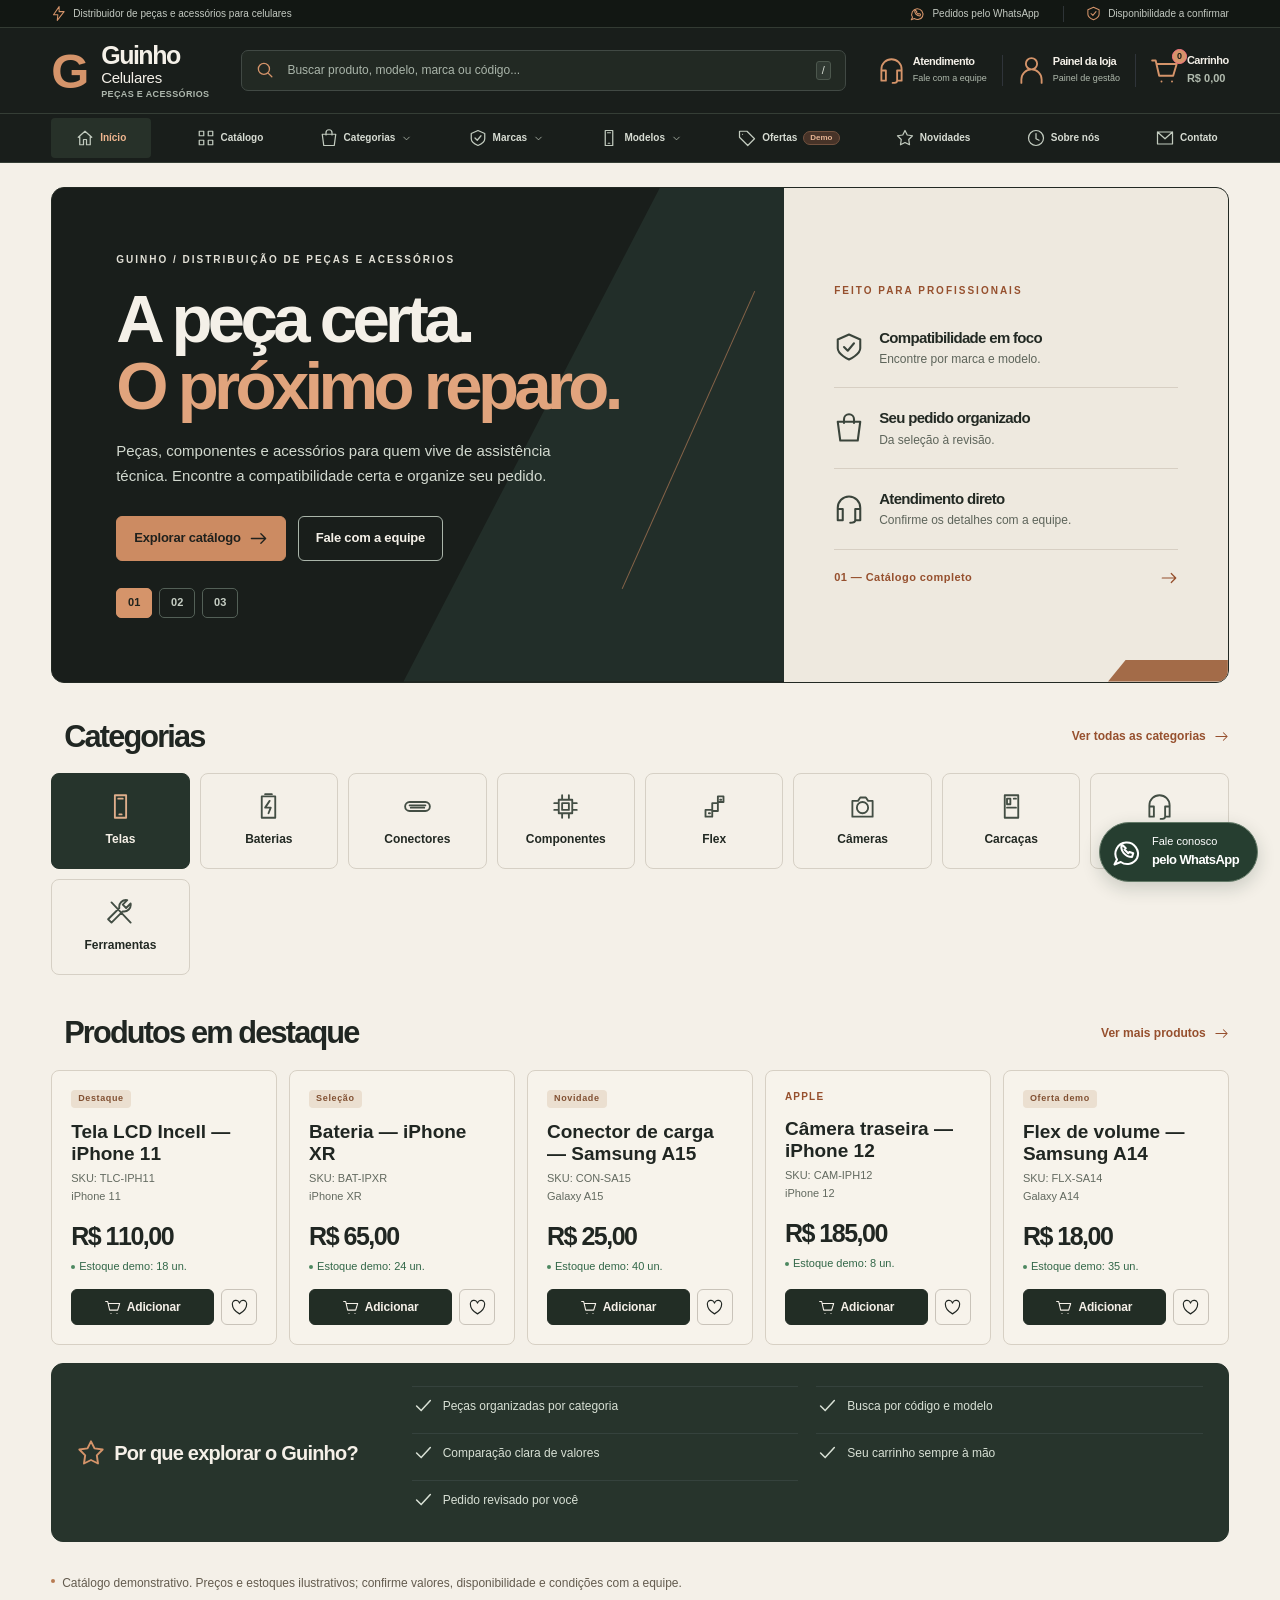
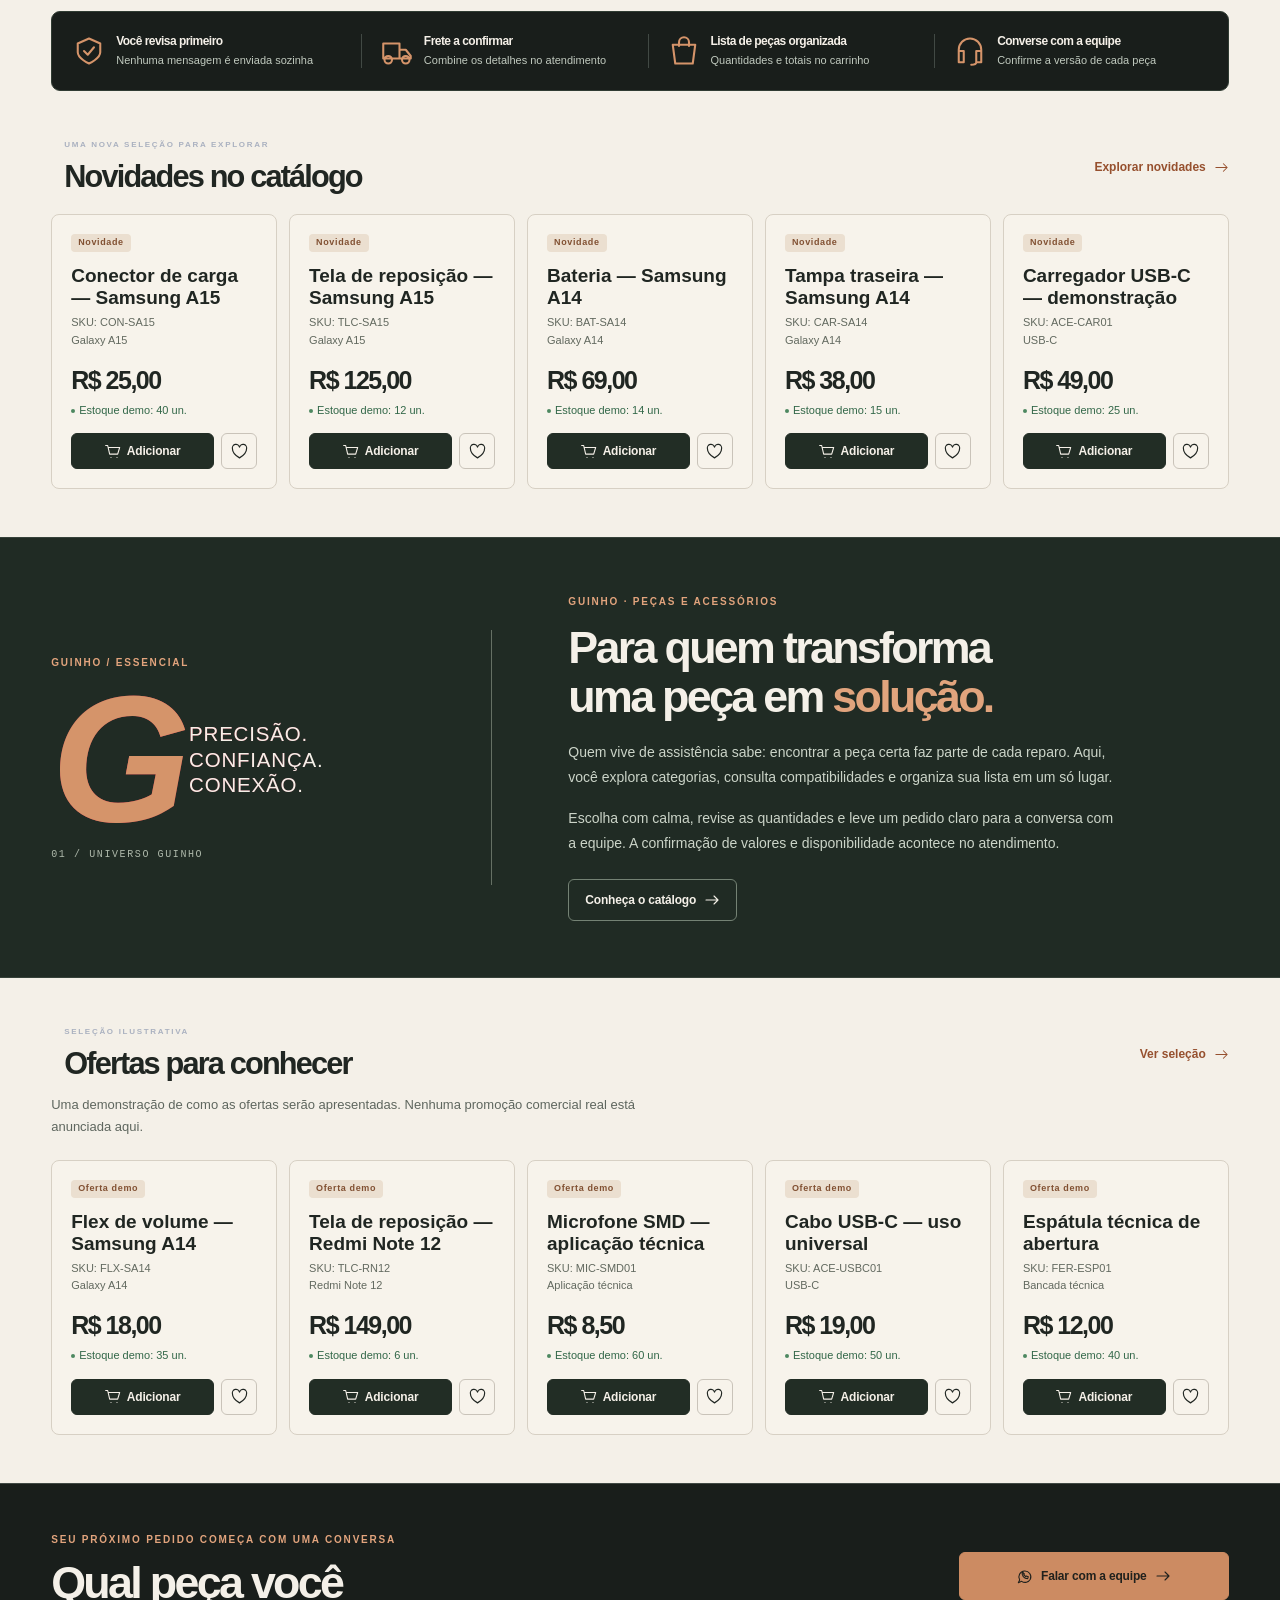
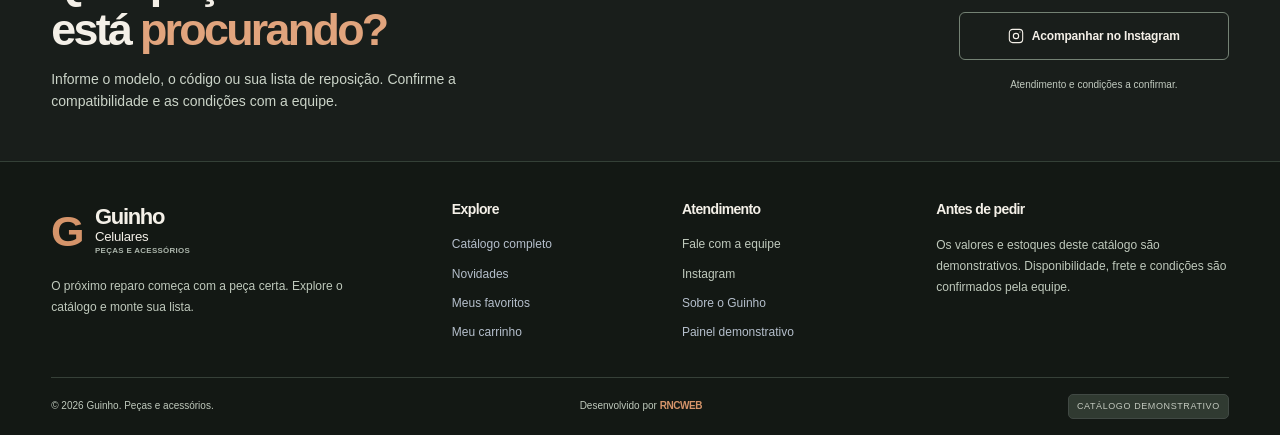
==== commit 3818284b: "Redesenha loja e painel em marfim, grafite e cobre sem fotos" ====
--- a/index.html
+++ b/index.html
@@ -4,10 +4,10 @@
   <meta charset="utf-8"><meta name="viewport" content="width=device-width, initial-scale=1">
   <title>Guinho Celulares — Peças e acessórios para sua assistência</title>
   <meta name="description" content="Explore peças, componentes e acessórios para celulares. Encontre compatibilidades, monte sua lista e converse com a equipe do Guinho.">
-  <meta name="theme-color" content="#080b12"><meta name="robots" content="noindex,nofollow">
+  <meta name="theme-color" content="#191e1b"><meta name="robots" content="noindex,nofollow">
   <meta property="og:title" content="Guinho Celulares — A peça certa para o próximo reparo"><meta property="og:description" content="Um catálogo para quem vive de assistência técnica. Peças, acessórios e uma forma simples de montar seu pedido."><meta property="og:type" content="website"><meta property="og:locale" content="pt_BR">
   <link rel="icon" href="ativos/marca.svg" type="image/svg+xml">
-  <link rel="stylesheet" href="css/base.css"><link rel="stylesheet" href="css/componentes.css"><link rel="stylesheet" href="css/loja.css"><link rel="stylesheet" href="css/inicio.css"><link rel="stylesheet" href="css/responsivo.css">
+  <link rel="stylesheet" href="css/base.css"><link rel="stylesheet" href="css/componentes.css"><link rel="stylesheet" href="css/loja.css"><link rel="stylesheet" href="css/inicio.css"><link rel="stylesheet" href="css/responsivo.css"><link rel="stylesheet" href="css/identidade.css">
   <script type="module" src="js/loja.js"></script>
 </head>
 <body data-pagina="inicio">
@@ -15,15 +15,11 @@
   <div id="cabecalho-loja"></div>
   <main id="principal">
     <section class="hero" aria-labelledby="titulo-hero">
-      <div class="hero-corte corte-esquerda" aria-hidden="true"></div><div class="hero-corte corte-direita" aria-hidden="true"></div>
-      <div class="container hero-grade">
-        <div class="hero-texto"><p class="sobretitulo">Peças de qualidade <span></span></p><h1 id="titulo-hero">Tudo para sua<br><em>assistência técnica</em></h1><p id="descricao-hero">Peças, componentes e acessórios. Encontre a compatibilidade certa e monte seu próximo pedido.</p><div class="hero-acoes"><a class="botao" href="catalogo.html"><i data-icone="carrinho"></i>Acessar catálogo<i data-icone="seta"></i></a><button class="botao secundario" type="button" data-contato><i data-icone="whatsapp"></i>Fale com a equipe</button></div></div>
-        <div class="estrutura-3d" data-estrutura-3d aria-hidden="true"><div class="halo-nucleo"></div><div class="sombra-nucleo"></div><div class="suspensao"><div class="montagem-3d"><div class="placa placa-base"><span></span></div><div class="placa placa-intermediaria"><span></span></div><div class="placa placa-principal"><div class="face-metal"></div><div class="trilha-placa"></div><div class="insignia"><i data-icone="engrenagem"></i><span></span></div><div class="bisel-luz"></div></div><div class="placa placa-satelite"></div></div></div><span class="coordenada coordenada-a">G / 01</span><span class="coordenada coordenada-b">PRECISÃO EM CADA CONEXÃO</span></div>
-        <div class="hero-beneficios"><div><i data-icone="envio"></i><span><strong>Seu pedido organizado</strong><small>Do catálogo à conversa</small></span></div><div><i data-icone="escudo"></i><span><strong>Compatibilidade em foco</strong><small>Encontre por marca e modelo</small></span></div><div><i data-icone="pessoa"></i><span><strong>Atendimento direto</strong><small>Confirme os detalhes com a equipe</small></span></div></div>
-        <aside class="painel-lojista"><i data-icone="sacola"></i><h2>Pensado para<br><strong>quem é lojista</strong></h2><ul><li><i data-icone="check"></i>Busque por SKU e modelo</li><li><i data-icone="check"></i>Monte sua lista de peças</li><li><i data-icone="check"></i>Revise antes de enviar</li></ul></aside>
-      </div>
-      <div class="hero-paginacao" role="group" aria-label="Destaques da apresentação"><button type="button" aria-label="Peças para sua assistência" aria-pressed="true" data-slide="0"></button><button type="button" aria-label="Encontre sua peça" aria-pressed="false" data-slide="1"></button><button type="button" aria-label="Organize seu pedido" aria-pressed="false" data-slide="2"></button></div>
-    </section>
+  <div class="container hero-grade">
+    <div class="hero-texto"><p class="sobretitulo">Guinho / Distribuição de peças e acessórios</p><h1 id="titulo-hero">A peça certa.<br><em>O próximo reparo.</em></h1><p id="descricao-hero">Peças, componentes e acessórios para quem vive de assistência técnica. Encontre a compatibilidade certa e organize seu pedido.</p><div class="hero-acoes"><a class="botao" href="catalogo.html">Explorar catálogo<i data-icone="seta"></i></a><button class="botao secundario" type="button" data-contato>Fale com a equipe</button></div><div class="hero-paginacao" role="group" aria-label="Destaques da apresentação"><button type="button" aria-label="Peças para sua assistência" aria-pressed="true" data-slide="0">01</button><button type="button" aria-label="Encontre sua peça" aria-pressed="false" data-slide="1">02</button><button type="button" aria-label="Organize seu pedido" aria-pressed="false" data-slide="2">03</button></div></div>
+    <div class="hero-beneficios"><p class="sobretitulo">Feito para profissionais</p><div><i data-icone="escudo"></i><span><strong>Compatibilidade em foco</strong><small>Encontre por marca e modelo.</small></span></div><div><i data-icone="sacola"></i><span><strong>Seu pedido organizado</strong><small>Da seleção à revisão.</small></span></div><div><i data-icone="fone"></i><span><strong>Atendimento direto</strong><small>Confirme os detalhes com a equipe.</small></span></div><a class="hero-indice" href="catalogo.html">01 — Catálogo completo <i data-icone="seta"></i></a></div>
+  </div>
+</section>
 
     <section class="categorias-inicio container" aria-labelledby="titulo-categorias"><div class="cabecalho-secao"><h2 id="titulo-categorias">Categorias</h2><a href="catalogo.html">Ver todas as categorias<i data-icone="seta"></i></a></div><div class="grade-categorias" id="categorias-inicio" data-area-principal><p class="texto-suave">Carregando categorias…</p></div></section>
 
@@ -33,7 +29,7 @@
 
     <section class="secao container novidades" data-revelar aria-labelledby="titulo-novidades"><div class="cabecalho-secao"><div><p class="sobretitulo">Uma nova seleção para explorar</p><h2 id="titulo-novidades">Novidades no catálogo</h2></div><a href="catalogo.html?novidades=1">Explorar novidades<i data-icone="seta"></i></a></div><div class="grade-produtos" id="produtos-novidades"></div></section>
 
-    <section class="editorial" id="sobre" data-revelar><div class="container editorial-grade"><div class="editorial-selo" aria-hidden="true"><div class="anel-editorial"></div><span>G<span>CONEXÕES<br>QUE RESOLVEM.</span></span><i>01 / UNIVERSO GUINHO</i></div><div class="editorial-texto"><p class="sobretitulo">Guinho · peças e acessórios</p><h2>Para quem transforma<br>uma peça em <em>solução.</em></h2><p>Quem vive de assistência sabe: encontrar a peça certa faz parte de cada reparo. Aqui, você explora categorias, consulta compatibilidades e organiza sua lista em um só lugar.</p><p>Escolha com calma, revise as quantidades e leve um pedido claro para a conversa com a equipe. A confirmação de valores e disponibilidade acontece no atendimento.</p><a class="botao secundario" href="catalogo.html">Conheça o catálogo<i data-icone="seta"></i></a></div></div></section>
+    <section class="editorial" id="sobre" data-revelar><div class="container editorial-grade"><div class="editorial-selo" aria-hidden="true"><p class="sobretitulo">Guinho / Essencial</p><span>G<span>PRECISÃO.<br>CONFIANÇA.<br>CONEXÃO.</span></span><i>01 / UNIVERSO GUINHO</i></div><div class="editorial-texto"><p class="sobretitulo">Guinho · peças e acessórios</p><h2>Para quem transforma<br>uma peça em <em>solução.</em></h2><p>Quem vive de assistência sabe: encontrar a peça certa faz parte de cada reparo. Aqui, você explora categorias, consulta compatibilidades e organiza sua lista em um só lugar.</p><p>Escolha com calma, revise as quantidades e leve um pedido claro para a conversa com a equipe. A confirmação de valores e disponibilidade acontece no atendimento.</p><a class="botao secundario" href="catalogo.html">Conheça o catálogo<i data-icone="seta"></i></a></div></div></section>
 
     <section class="secao container" data-revelar aria-labelledby="titulo-ofertas"><div class="cabecalho-secao"><div><p class="sobretitulo">Seleção ilustrativa</p><h2 id="titulo-ofertas">Ofertas para conhecer</h2></div><a href="catalogo.html?ofertas=1">Ver seleção<i data-icone="seta"></i></a></div><p class="texto-suave descricao-secao">Uma demonstração de como as ofertas serão apresentadas. Nenhuma promoção comercial real está anunciada aqui.</p><div class="grade-produtos" id="produtos-ofertas"></div></section>
 
--- a/css/identidade.css
+++ b/css/identidade.css
@@ -0,0 +1,224 @@
+/* RNCWEB — marfim, grafite e cobre. */
+:root{--fundo:#f4f0e8;--fundo-profundo:#e9e3d8;--superficie:#faf7f1;--superficie-alta:#eae5db;--vermelho:#96502e;--vermelho-escuro:#71391e;--texto:#202622;--suave:#5e665e;--linha:#d6d0c5;--verde:#246842;--azul:#365e58;--raio:9px;--sombra:0 8px 24px #29231b0a;--fonte:Arial,Helvetica,sans-serif;--espaco:clamp(16px,4vw,64px);--cobre:#d5946a;--grafite:#191e1b;color-scheme:light}
+body{background:var(--fundo);font-size:14px;line-height:1.6}
+.container{width:min(1360px,calc(100% - var(--espaco)*2))}
+h1,h2,h3,strong{letter-spacing:-.045em} .sobretitulo{color:var(--vermelho);font-size:10px;letter-spacing:.18em;line-height:1.5}
+.texto-suave{color:var(--suave);font-size:13px}
+:focus-visible{outline:2px solid #a65d36;outline-offset:4px}
+input,textarea,select{color:var(--texto);background:var(--superficie);border:1px solid var(--linha);border-radius:7px;box-shadow:none}
+input:focus,textarea:focus,select:focus{border-color:var(--vermelho)}
+input::placeholder,textarea::placeholder{color:var(--suave);opacity:1}
+input[type=checkbox]{accent-color:var(--vermelho)}
+.nota-demo,.modo-demo,.etiqueta-demo,.aviso-persistencia{color:var(--suave);background:var(--superficie-alta);border-color:var(--linha);box-shadow:none}
+.mensagem-erro{color:#a72e29;background:#f8e6e0;border-color:#deb9aa}
+.pular-conteudo{background:var(--grafite);color:#fff}
+.botao{background:#cc8b62;color:#20211d;border:1px solid #cc8b62;box-shadow:none;border-radius:6px;min-height:42px;font-weight:700;letter-spacing:-.015em;padding:10px 16px}
+.botao:before{content:none}
+.botao:hover:not(:disabled){background:#e1a27b;border-color:#e1a27b;box-shadow:0 4px 12px #8b573422;transform:translateY(-1px)}
+.botao.secundario,.botao.discreto{background:transparent;color:var(--texto);border-color:var(--linha);box-shadow:none}
+.botao.secundario:hover:not(:disabled),.botao.discreto:hover:not(:disabled){background:var(--superficie-alta);border-color:var(--vermelho);color:var(--texto)}
+.botao-icone{color:var(--texto);background:transparent;border:1px solid var(--linha);box-shadow:none;border-radius:6px}
+.botao-icone:hover:not(:disabled){background:var(--superficie-alta);color:var(--vermelho);border-color:var(--vermelho);box-shadow:none}
+.link-texto,.cabecalho-secao>a{color:var(--vermelho)}
+#cabecalho-loja,.rodape,.hero,.contato-inicio,.editorial,.faixa-confianca{--texto:#f4f0e8;--suave:#c3c9bf;--linha:#414944;--superficie:#222923;--superficie-alta:#303a31;--vermelho:#e2a47d;--verde:#8cc59b;color:var(--texto)}
+.barra-info{background:#121713;color:#c4cac2;border-bottom:1px solid #333b33;box-shadow:none}
+.barra-info .icone,.barra-info>.container>span>.icone{color:var(--cobre);filter:none}
+.cabecalho{background:#191e1b;box-shadow:none}
+.cabecalho-principal{min-height:85px;gap:clamp(14px,2.5vw,36px)}
+.marca{gap:11px;min-width:156px;color:#f4f0e8;line-height:1}
+.marca-simbolo{width:39px;height:39px;border:0;transform:none;box-shadow:none;border-radius:0;flex-shrink:0}
+.marca-simbolo:before{content:"G";display:block;position:static;width:auto;height:auto;border:0;background:none;box-shadow:none;color:#d5946a;font-size:49px;font-weight:800;line-height:.85;letter-spacing:-.12em;transform:none;border-radius:0}
+.marca-simbolo:after{content:none}
+.marca strong{font-size:25px;font-weight:800;letter-spacing:-.06em;font-style:normal;text-shadow:none;color:#f4f0e8}
+.marca b{font-size:15px;text-transform:none;font-style:normal;font-weight:500;letter-spacing:-.02em;color:#f4f0e8;margin:2px 0 5px}
+.marca small{font-size:9px;color:#adb7ad;letter-spacing:.04em}
+.pesquisa-global{max-width:none;background:#222923;border:1px solid #414944;box-shadow:none;border-radius:7px}
+.pesquisa-global>input{background:transparent;border:0;color:#f4f0e8}
+.pesquisa-global>input::placeholder{color:#aab5aa}
+.pesquisa-global>i .icone,.atalho>i>.icone,.carrinho-icone .icone{color:#d5946a;filter:none}
+.pesquisa-global>kbd{background:#303932;color:#d8dfd5;border-color:#4c574d}
+.pesquisa-global:focus-within{border-color:#d5946a;box-shadow:none}
+.sugestoes,.nav-opcoes{background:#242c26;border-color:#414944;color:#f4f0e8;box-shadow:0 15px 25px #0003}
+.sugestao[aria-selected=true],.nav-opcoes>a:hover{background:#374139;color:#f4f0e8}
+.sugestao small,.atalho small{color:#b1bbae}
+.atalho strong,.sugestao strong,.sugestao b{color:#f4f0e8}
+.carrinho-icone>b{background:#d5946a;color:#191e1b;box-shadow:none}
+.faixa-navegacao{background:#191e1b;border-color:#353e36;box-shadow:none}
+.navegacao{min-height:48px;gap:7px}
+.navegacao>a,.nav-grupo>summary{color:#d7dcd3;background:transparent;border-color:transparent;border-radius:4px;box-shadow:none}
+.navegacao>a[aria-current=page],.nav-grupo>summary:hover,.navegacao>a:hover{color:#f1b68f;background:#273129;border-color:#414b41;box-shadow:none}
+.navegacao .icone{color:#c2cbbf}.nav-selo{color:#e5b393;background:#473328;border-color:#73523f}
+.menu-mobile{color:#f4f0e8;border-color:#4a534b}
+.hero{margin:clamp(12px,2vw,24px) auto 0;width:min(1360px,calc(100% - var(--espaco)*2));border:1px solid #222923;border-radius:13px;overflow:hidden;background:#191e1b;isolation:isolate;position:relative}
+.hero:after{content:none}
+.hero-grade{width:100%;display:grid;grid-template-columns:minmax(0,1.65fr) minmax(0,1fr);gap:0;min-height:420px;padding:0;align-items:stretch}
+.hero-texto{position:relative;isolation:isolate;display:flex;flex-direction:column;justify-content:center;align-items:flex-start;padding:clamp(30px,5vw,76px);min-width:0;overflow:hidden}
+.hero-texto:before{content:"";position:absolute;inset:0;z-index:-1;background:#25332c;clip-path:polygon(100% 0,100% 100%,48% 100%,83% 0);opacity:.82;pointer-events:none}
+.hero-texto:after{content:"";position:absolute;right:13%;top:18%;height:66%;width:1px;background:#bc8059;transform:rotate(24deg);opacity:.65;z-index:-1}
+.hero .sobretitulo{color:#e1dfd5;letter-spacing:.2em;font-size:10px}
+.hero-texto h1{font-size:clamp(40px,5.25vw,77px);line-height:.99;letter-spacing:-.07em;font-weight:800;margin:19px 0 20px;text-wrap:balance}
+.hero-texto h1 em{color:#e1a47d}
+.hero-texto>p:not(.sobretitulo){font-size:15px;line-height:1.65;color:#d2d9cf;max-width:470px}
+.hero-acoes{display:flex;flex-wrap:wrap;gap:12px;margin-top:27px}
+.hero-acoes .botao{font-size:13px;min-height:45px;padding:11px 17px}
+.hero-acoes .secundario{color:#f4f0e8;border-color:#aab5aa}
+.hero-paginacao{position:static;margin-top:27px;display:flex;gap:7px;align-items:center;left:auto;bottom:auto}
+.hero-paginacao button{width:36px;height:30px;border:1px solid #536057;background:transparent;border-radius:5px;color:#c6cec4;font-size:11px;font-weight:700;box-shadow:none;padding:0}
+.hero-paginacao button:after{content:none}
+.hero-paginacao button[aria-pressed=true]{background:#d5946a;color:#20231d;border-color:#d5946a;box-shadow:none}
+.hero-beneficios{--texto:#222923;--suave:#565e55;--linha:#d3cabc;--vermelho:#96502e;background:#eee9df;color:#222923;display:flex;flex-direction:column;justify-content:center;gap:0;position:relative;isolation:isolate;padding:clamp(26px,4vw,58px) clamp(24px,4vw,50px)}
+.hero-beneficios:after{content:"";position:absolute;bottom:0;right:0;width:27%;height:22px;background:#a36b48;clip-path:polygon(15% 0,100% 0,100% 100%,0 100%);pointer-events:none}
+.hero-beneficios>.sobretitulo{color:#96502e;margin-bottom:10px;font-size:10px}
+.hero-beneficios>div{border:0;border-bottom:1px solid #d7cfc3;border-radius:0;background:none;box-shadow:none;padding:20px 0;display:flex;gap:15px;align-items:center}
+.hero-beneficios .icone{width:30px;height:30px;color:#3a443b;filter:none}
+.hero-beneficios strong{font-size:15px;line-height:1.35;color:#222923}
+.hero-beneficios small{font-size:12px;color:#5d645a;margin-top:4px}
+.hero-indice{font-size:11px;font-weight:700;letter-spacing:.04em;color:#96502e;margin-top:19px;display:flex;align-items:center;justify-content:space-between;gap:10px}
+.hero-indice .icone{width:18px;height:18px;color:inherit}
+.categorias-inicio{padding-block:36px 24px}
+.cabecalho-secao{gap:16px;align-items:center;margin-bottom:18px}
+.cabecalho-secao h2{font-size:clamp(23px,2.4vw,34px);letter-spacing:-.06em;color:var(--texto)}
+.cabecalho-secao h2:before{content:none}
+.cabecalho-secao>a{font-size:12px;font-weight:700;white-space:normal}
+.grade-categorias{grid-template-columns:repeat(auto-fit,minmax(min(124px,100%),1fr));gap:10px}
+.categoria-card{min-height:96px;padding:14px 10px;background:transparent;border:1px solid #d6d0c5;color:#222923;box-shadow:none;border-radius:8px;text-align:center;font-size:12px;gap:10px}
+.categoria-card>.icone{color:#434e44;filter:none;width:27px;height:27px}
+.categoria-card:first-child{color:#f5f0e7;background:#26342c;border-color:#26342c;box-shadow:none}
+.categoria-card:first-child>.icone{color:#dfae8b}
+.categoria-card:hover{background:#e8ded0;border-color:#a96e48;color:#222923;box-shadow:none;transform:translateY(-2px)}
+.categoria-card:hover>.icone{color:#96502e}.categoria-card:after{content:none}
+.vitrine{grid-template-columns:minmax(0,1fr);gap:18px;padding-block:16px 24px}
+.grade-destaques,.grade-produtos,.grade-catalogo{display:grid;grid-template-columns:repeat(auto-fill,minmax(min(205px,100%),1fr));gap:12px}
+.produto-card,.grade-catalogo .produto-card{background:#f7f3eb;border:1px solid #d7d0c4;box-shadow:none;border-radius:8px;padding:19px;min-width:0;min-height:224px;isolation:auto}
+.produto-card:before{content:none}
+.produto-card:hover{border-color:#b78059;box-shadow:0 9px 22px #3629180e;transform:translateY(-2px)}
+.produto-card h3,.grade-catalogo .produto-card h3{font-size:19px;line-height:1.15;letter-spacing:-.05em;margin:13px 0 6px}
+.produto-titulo{color:#202622;font-weight:800;overflow-wrap:anywhere}
+.produto-titulo:hover{color:#96502e}
+.produto-linha,.produto-sku,.produto-compativel,.grade-catalogo .produto-compativel{color:#62695f;font-size:11px;line-height:1.45}
+.produto-linha{font-size:10px;letter-spacing:.12em;color:#96502e;font-weight:700}
+.selo,.selo--vermelho,.selo--azul,.selo--verde{color:#815032;border:0;background:#ebdfd0;border-radius:4px;box-shadow:none;font-size:9px;letter-spacing:.07em;padding:4px 7px;align-self:flex-start}
+.selo:before{content:none}
+.produto-preco,.grade-catalogo .produto-preco{font-size:25px;letter-spacing:-.06em;color:#202622;margin-top:16px;font-weight:800}
+.produto-estoque,.grade-catalogo .produto-estoque{color:#326748;font-size:11px;margin:7px 0 14px}
+.produto-estoque.sem-estoque{color:#8e4536}
+.produto-estoque:before{background:#4d8860;box-shadow:none}
+.produto-estoque.sem-estoque:before{background:#a45646;box-shadow:none}
+.produto-acoes{margin-top:auto;gap:7px}
+.botao-adicionar,.grade-catalogo .botao-adicionar{background:#222d25;border-color:#222d25;color:#f5f0e8;min-height:36px;font-size:12px;padding:7px 10px}
+.botao-adicionar:hover:not(:disabled){background:#354a3a;color:#fff;border-color:#354a3a}
+.produto-acoes .botao-icone{width:36px;min-width:36px;height:36px;border-color:#c9c3b9}
+.favorito[aria-pressed=true]{color:#96502e;background:#ebdfd0;border-color:#bd8e6b}
+.painel-diferenciais{background:#27342c;color:#f5f0e8;border:1px solid #27342c;box-shadow:none;padding:22px 25px;align-self:auto;display:grid;grid-template-columns:minmax(160px,.8fr) minmax(0,2fr);gap:18px;align-items:center}
+.painel-diferenciais h2{font-size:20px;color:#f5f0e8;margin:0;letter-spacing:-.04em}
+.painel-diferenciais h2 .icone,.painel-diferenciais li>.icone{color:#d5946a;filter:none}
+.painel-diferenciais ul{display:grid;grid-template-columns:repeat(2,minmax(0,1fr));gap:8px 18px}
+.painel-diferenciais li{color:#d8e0d5;font-size:12px}
+.aviso-catalogo{color:#635b4e;background:transparent;font-size:12px;padding-block:8px}
+.ponto-status{background:#b77b52;box-shadow:none}
+.faixa-confianca{background:#191e1b;border:1px solid #303c33;border-radius:9px;padding:22px;box-shadow:none}
+.faixa-confianca .icone{color:#d5946a;filter:none}
+.faixa-confianca strong{color:#f5f0e8;font-size:12px}
+.faixa-confianca small{color:#c1cabf;font-size:11px}
+.faixa-confianca>div+div{border-color:#414944}
+.secao{padding-block:48px}
+.editorial{background:#202b24;border-color:#36423a;padding:56px 0}
+.editorial-grade{gap:clamp(24px,6vw,86px);grid-template-columns:minmax(0,.8fr) minmax(0,1.2fr)}
+.editorial-selo{height:auto;min-height:230px;padding:25px 0;display:flex;flex-direction:column;align-items:flex-start;justify-content:center;perspective:none;border-right:1px solid #657064}
+.editorial-selo>span{display:flex;align-items:center;gap:20px;font-size:clamp(100px,14vw,190px);color:#d5946a;font-weight:800;line-height:1;position:static;transform:none;text-shadow:none;letter-spacing:-.12em}
+.editorial-selo>span>span{position:static;display:block;font-size:clamp(12px,1.6vw,22px);line-height:1.25;letter-spacing:.04em;color:#f4f0e8;text-shadow:none}
+.editorial-selo>i{position:static;color:#aeb9ab;font-size:10px;font-style:normal;letter-spacing:.16em}
+.editorial-texto h2,.contato-inicio h2{font-size:clamp(29px,3.5vw,51px);color:#f4f0e8;letter-spacing:-.06em}
+.editorial-texto h2 em,.contato-inicio h2 em{color:#e1a47d}
+.editorial-texto>p:not(.sobretitulo),.contato-inicio p:not(.sobretitulo){color:#cbd4c8;font-size:14px}
+.editorial .botao.secundario,.contato-inicio .botao.secundario{color:#f4f0e8;border-color:#748274}
+.contato-inicio{background:#191e1b;border-color:#414944;padding:48px 0}
+.contato-inicio>.container{gap:25px}.contato-linhas{display:none}.contato-acoes>span{color:#c1cabf}
+.rodape{background:#131814;border-color:#344037;color:#e5e8df}
+.rodape-grade h2{color:#f4f0e8}
+.rodape-grade p,.rodape-base,.rodape-grade button,.rodape-grade a:not(.marca){color:#bfc9bc}
+.rodape-base{border-color:#364038}.rodape-base strong{color:#d5946a}
+.whatsapp-flutuante{background:#263e30;border:1px solid #637967;color:#fff;box-shadow:0 6px 18px #14281e30}
+.whatsapp-flutuante:hover{background:#354e3b}
+.pagina-cabecalho{background:#eae4d9;border-color:#d6d0c5;padding:42px 0 30px;color:#202622}
+.pagina-cabecalho h1{font-size:clamp(35px,4.5vw,64px);letter-spacing:-.065em}
+.pagina-cabecalho p,.trilha{color:#636a60}.pagina-cabecalho .sobretitulo{color:#96502e}
+.catalogo-filtros,.carrinho-itens,.resumo-pedido,.revisao-pedido,.painel,.dialogo{background:var(--superficie);border:1px solid var(--linha);color:var(--texto);box-shadow:none;border-radius:10px}
+.catalogo-filtros .campo select,.ordenar select{background:var(--superficie);color:var(--texto)}
+.filtro-chip,.paginacao button{background:#eae4d9;color:#30392e;border-color:#d6d0c5}
+.paginacao [aria-current=page]{background:#26342c;color:#fff;border-color:#26342c}
+.dialogo{box-shadow:0 25px 75px #171d1880}
+.dialogo-cabecalho,.resumo-linha,.resumo-total,.resumo-lateral,.carrinho-itens-cabecalho,.item-carrinho{border-color:var(--linha)}
+.dialogo-cabecalho h2,.item-info h3,.item-subtotal,.resumo-total>strong,.resumo-lateral strong{color:var(--texto)}
+.item-simbolo{background:var(--superficie-alta);border-color:var(--linha);box-shadow:none;color:var(--vermelho)}
+.item-simbolo .icone,.detalhe-codigo>.icone,.estado-vazio>.icone{color:var(--vermelho);filter:none}
+.item-info p,.especificacoes dt,.detalhe-codigo>span:first-of-type{color:var(--suave)}
+.especificacoes>div,.quantidade{background:var(--superficie-alta);border-color:var(--linha)}
+.especificacoes dd,.quantidade input{color:var(--texto)}
+.etapas-pedido>span{color:var(--suave)}
+.etapas-pedido b{background:#e5ded2;color:#625a4e;border-color:#d6d0c5}
+.etapas-pedido>.ativo,.continuar-comprando{color:var(--vermelho)}
+.etapas-pedido>.ativo b{background:#a66641;color:white;border-color:#a66641;box-shadow:none}
+.aviso{background:#27372d;color:#f4f0e8;border-color:#536d56;box-shadow:0 10px 25px #0002}
+.aviso--erro{background:#633b32;border-color:#a96b56}.aviso-fechar{color:#fff}
+/* painel */
+.pagina-admin{color-scheme:dark;--fundo:#171d19;--fundo-profundo:#111713;--superficie:#202823;--superficie-alta:#2b342d;--texto:#f0eee7;--suave:#b6c1b4;--linha:#39443b;--vermelho:#df9e74;--vermelho-escuro:#b47d55;--verde:#93cba2;--azul:#a1bfb6;--sombra:none;background:#171d19;color:var(--texto)}
+.pagina-admin input,.pagina-admin select,.pagina-admin textarea{background:#151d18;border-color:#48564a;color:#f1f0e8}
+.pagina-admin .mensagem-erro{background:#402b25;border-color:#835342;color:#ffc4ae}
+.entrada-demo{background:#181f1a}
+.entrada-ambiente{background:#25322a;clip-path:polygon(0 0,52% 0,18% 100%,0 100%);perspective:none}
+.entrada-ambiente>div{display:none}
+.entrada-card{background:#222b24;border:1px solid #465448;box-shadow:0 20px 65px #0003;backdrop-filter:none;border-radius:12px}
+.entrada-card h1{font-size:clamp(34px,4vw,48px);letter-spacing:-.065em}
+.entrada-card>.etiqueta-demo{color:#e1ad8a;border-color:#68503d;background:#332b24}
+.entrada-card .nota-demo{background:transparent;border:0;color:var(--suave)}
+.voltar-loja,.assinatura-entrada{color:#b6c1b4}
+.admin-navegacao{background:#121813;border-right:1px solid #37423a;box-shadow:none;padding:27px 17px 18px}
+.admin-navegacao .marca{scale:1;margin-bottom:34px}
+.rotulo-admin{color:#9aa99a}
+.admin-navegacao nav>button{border-radius:6px;color:#d2dbd0;background:transparent;border:1px solid transparent;box-shadow:none;padding:11px 12px;font-size:13px;min-height:42px}
+.admin-navegacao nav .icone{color:#b9c6b8;filter:none}
+.admin-navegacao nav>button:hover{background:#27352a;color:#fff}
+.admin-navegacao nav>.ativo{background:#8d5b3c;color:#fff4e9;border-color:#ac7955;box-shadow:none}
+.admin-navegacao nav>.ativo .icone{color:#fff4e9}
+.admin-nav-base a,.admin-nav-base button,.admin-nav-base small{color:#b6c1b4}
+.admin-topo{background:#1c241e;border-color:#39443b;backdrop-filter:none;min-height:70px}
+.admin-topo>div>span{color:#a7b6a8}.admin-topo>div>strong{color:#f1f0e8}
+.avatar-admin{background:#9b6747;color:#fff1e5;box-shadow:none;border-color:#c5926d}
+.faixa-demo{background:#2b2b22;border-color:#524a38;color:#e1cbb2}.faixa-demo .icone{color:#d5946a}
+#admin-conteudo{display:flex;flex-direction:column;gap:20px}
+.admin-titulo{margin-bottom:0;gap:18px}
+.admin-titulo h1{color:#f0eee7;font-size:clamp(27px,3vw,42px);letter-spacing:-.06em}
+.admin-titulo .sobretitulo{color:#d5946a}
+.admin-indicadores{grid-template-columns:repeat(auto-fit,minmax(min(178px,100%),1fr));gap:12px;margin:0}
+.indicador{background:#222c24;border:1px solid #3c493e;box-shadow:none;border-radius:8px;padding:20px 17px}
+.indicador>.icone{color:#d9a17b;filter:none;background:none;box-shadow:none}
+.indicador>span,.indicador>small{color:#b6c1b4}
+.indicador>strong,.indicador:last-child>strong{color:#f5f1e8;font-size:clamp(22px,2.2vw,30px);font-variant-numeric:tabular-nums;overflow-wrap:anywhere;letter-spacing:-.045em}
+.admin-paineis{gap:16px}
+.pagina-admin .painel{background:#202823;border:1px solid #3c493e;box-shadow:none;border-radius:9px}
+.admin-paineis h2,.pagina-admin .painel h2{color:#f0eee7;font-size:18px;letter-spacing:-.035em}
+.admin-paineis .sobretitulo,.categoria-barra b,.categoria-admin>.icone{color:#d5946a}
+.categoria-barra{padding-block:5px}.categoria-barra>div{color:#d5ded1}
+.barra{background:#344237;border-color:#344237}.barra>i{background:#bd8963;box-shadow:none}
+.alteracao-local{border-color:#39443b}.alteracao-local>.icone{color:#d5946a}
+.alteracao-local>time,.alteracao-local>p{color:#b6c1b4}
+.tabela-rolagem{background:#202823;border:1px solid #3c493e;border-radius:8px;box-shadow:none}
+.tabela-admin th{background:#2a362c;color:#c3cdc0;border-color:#3c493e;font-size:11px}
+.tabela-admin td{color:#f0eee7;border-color:#354237;font-size:12px}
+.tabela-admin tr:hover{background:#2b382e}.tabela-admin td small{color:#b6c1b4}
+.tabela-admin .preco-tabela{color:#e3ac88}
+.estoque-input,.arquivo-csv{background:#1a231c;border-color:#4b5a4d;color:#f0eee7}
+.arquivo-csv>.icone{color:#d5946a}.admin-rodape{background:#151c17;border-color:#39443b;color:#b6c1b4}
+.pagina-admin .botao.secundario,.pagina-admin .botao.discreto{color:#e8e8de;border-color:#516151}
+.pagina-admin .botao-icone{color:#d8e0d5;border-color:#4b5a4d}
+.pagina-admin .painel>.admin-indicadores{margin:18px 0 24px}
+.pagina-admin .painel>h2:not(:first-child){margin-top:24px;margin-bottom:12px}
+.pagina-admin .painel>.tabela-rolagem{margin-block:12px 18px}
+.pagina-admin .painel>.form-admin{gap:16px}
+.pagina-admin .etiqueta-demo{color:#dcb797;background:#302c23;border-color:#66543e}
+@media(max-width:1050px){.grade-destaques,.grade-produtos,.grade-catalogo{grid-template-columns:repeat(auto-fill,minmax(min(190px,100%),1fr))}.hero-grade{min-height:370px}.hero-texto{padding:36px}.hero-texto h1{font-size:clamp(38px,5.6vw,63px)}.hero-beneficios{padding:25px}.admin-indicadores{grid-template-columns:repeat(auto-fit,minmax(min(160px,100%),1fr))}}
+@media(max-width:760px){.hero-grade{grid-template-columns:minmax(0,1fr);min-height:auto}.hero-texto{padding:34px 24px}.hero-texto h1{font-size:clamp(39px,8vw,61px)}.hero-texto>p:not(.sobretitulo){font-size:14px}.hero-beneficios{padding:20px 24px;display:grid;grid-template-columns:repeat(2,minmax(0,1fr));gap:0 12px}.hero-beneficios>.sobretitulo,.hero-indice{grid-column:1/-1}.hero-beneficios>div{gap:10px;padding:12px 0}.hero-beneficios strong{font-size:13px}.hero-beneficios small{font-size:11px}.hero-beneficios .icone{width:23px;height:23px}.hero-beneficios>div:last-of-type{grid-column:1/-1}.hero-paginacao{margin-top:20px}.grade-categorias{grid-template-columns:repeat(auto-fit,minmax(min(105px,100%),1fr))}.categoria-card{min-height:85px;font-size:11px}.grade-destaques,.grade-produtos,.grade-catalogo{grid-template-columns:repeat(2,minmax(0,1fr));gap:9px}.produto-card,.grade-catalogo .produto-card{padding:13px;min-height:213px}.produto-card h3,.grade-catalogo .produto-card h3{font-size:16px}.produto-preco,.grade-catalogo .produto-preco{font-size:21px}.produto-acoes .botao-adicionar{font-size:11px;padding-inline:6px}.produto-acoes .botao-icone{min-width:31px;width:31px;height:36px}.painel-diferenciais{grid-template-columns:1fr;padding:20px}.painel-diferenciais ul{grid-template-columns:1fr 1fr;gap:8px 12px}.editorial-grade{grid-template-columns:1fr}.editorial-selo{min-height:150px;border-right:0;border-bottom:1px solid #657064}.editorial-selo>span{font-size:100px}.editorial-selo>span>span{font-size:17px}.faixa-confianca{grid-template-columns:1fr 1fr;padding:17px}.faixa-confianca>div+div{border:0}.secao{padding-block:35px}.categorias-inicio{padding-block:28px 14px}.vitrine{padding-top:12px}.admin-paineis{grid-template-columns:1fr}.admin-titulo h1{font-size:29px}.pagina-admin .painel{padding:17px}.admin-indicadores{grid-template-columns:repeat(2,minmax(0,1fr));gap:9px}.indicador{padding:14px 12px}.indicador>strong,.indicador:last-child>strong{font-size:clamp(19px,4.4vw,25px)}}
+@media(max-width:420px){.hero{width:calc(100% - 24px);margin-top:12px}.hero-texto{padding:30px 19px}.hero-texto h1{font-size:39px}.hero-acoes{gap:8px}.hero-acoes .botao{font-size:12px;padding:10px 12px}.hero-beneficios{padding:16px 19px;grid-template-columns:1fr}.hero-beneficios>div{grid-column:1/-1}.cabecalho-principal{gap:10px;min-height:75px}.marca{min-width:0;gap:7px}.marca strong{font-size:21px}.marca b{font-size:12px}.marca-simbolo{width:31px;height:31px}.marca-simbolo:before{font-size:39px}.marca small{font-size:8px}.produto-card,.grade-catalogo .produto-card{padding:12px 10px}.produto-acoes{gap:5px}.produto-acoes .botao-adicionar .icone{width:15px;height:15px}.produto-acoes .botao-adicionar{font-size:10px;gap:4px}.produto-card h3,.grade-catalogo .produto-card h3{font-size:15px}.produto-estoque,.grade-catalogo .produto-estoque{font-size:10px}.painel-diferenciais ul{grid-template-columns:1fr}.cabecalho-secao h2{font-size:24px}.cabecalho-secao>a{font-size:11px}.faixa-confianca{padding:14px;gap:10px}.faixa-confianca small{font-size:10px}.form-grade{grid-template-columns:1fr}.entrada-card{padding:26px 21px}}
+@media(max-width:340px){.grade-produtos,.grade-destaques,.grade-catalogo{grid-template-columns:1fr}.hero-texto h1{font-size:34px}.faixa-confianca{grid-template-columns:1fr}}
+@media(prefers-reduced-motion:reduce){*,*::before,*::after{animation-duration:.01ms!important;transition-duration:.01ms!important;scroll-behavior:auto!important}}
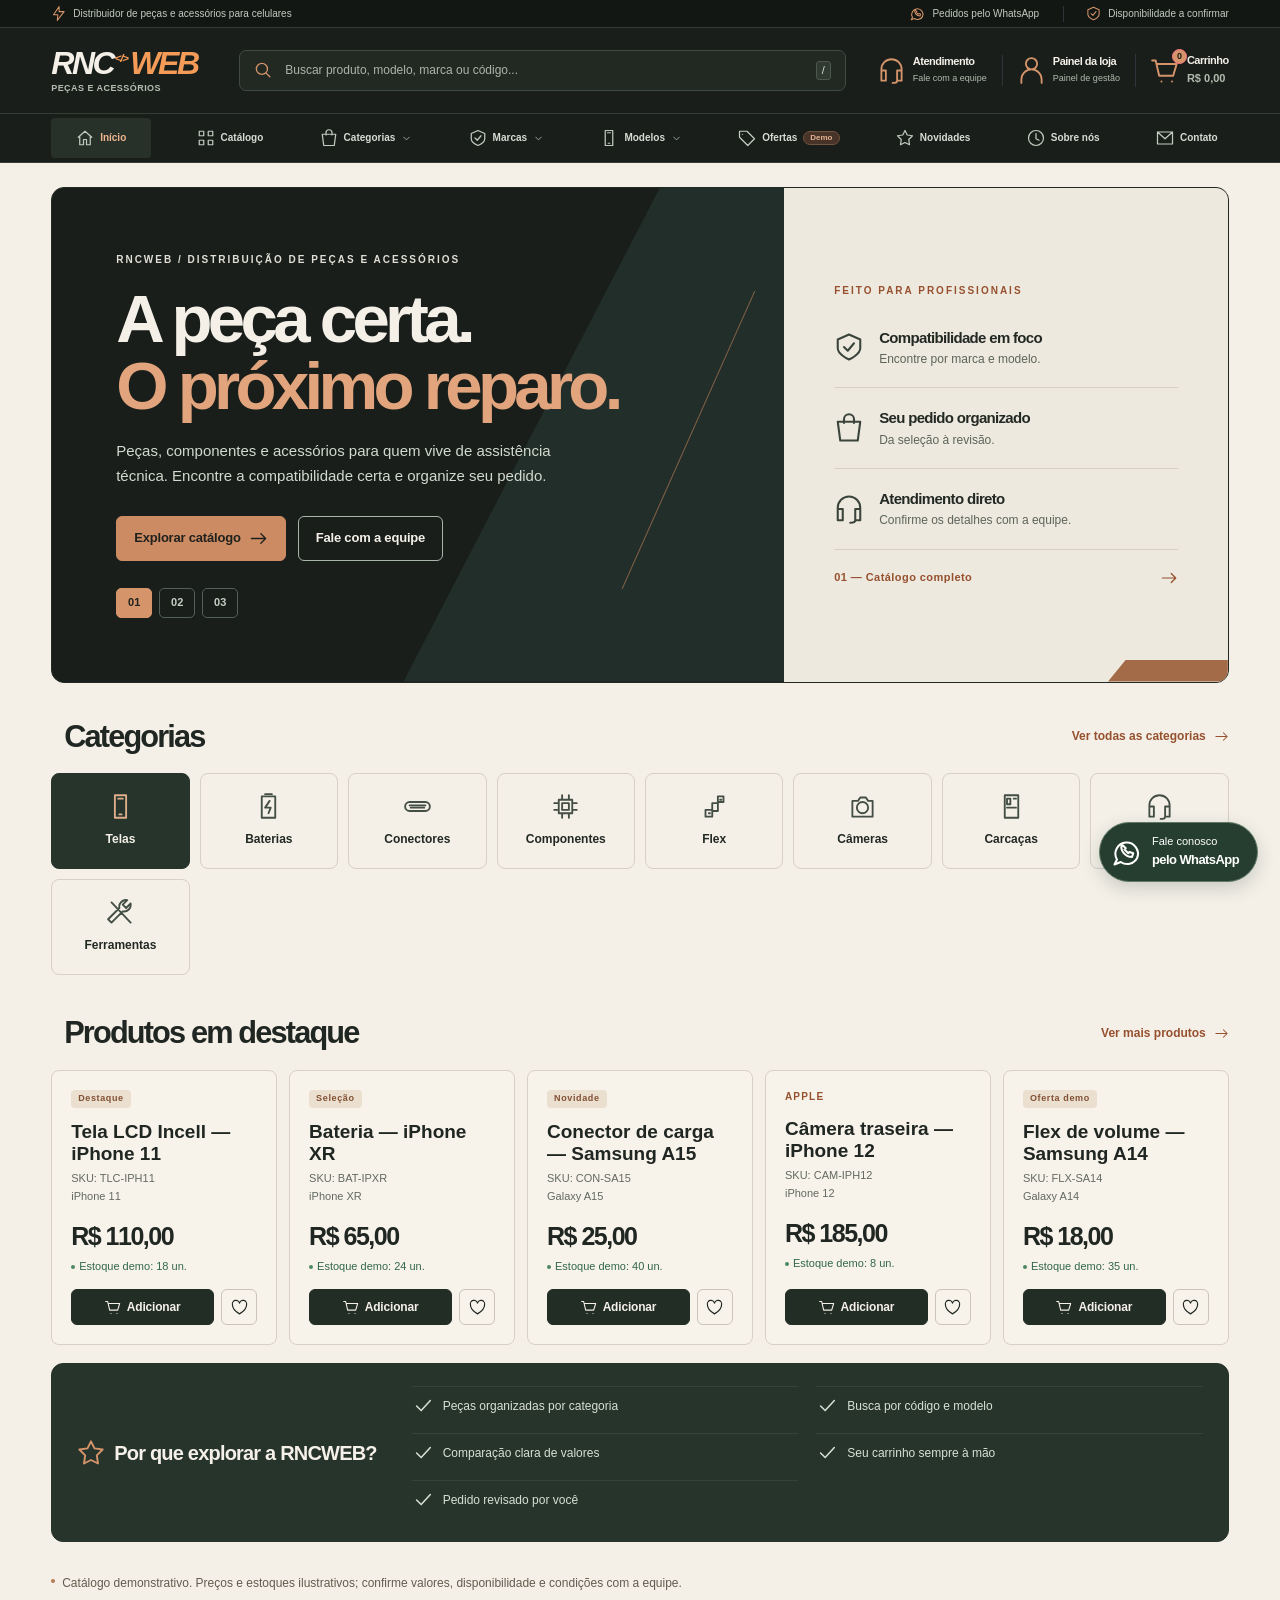
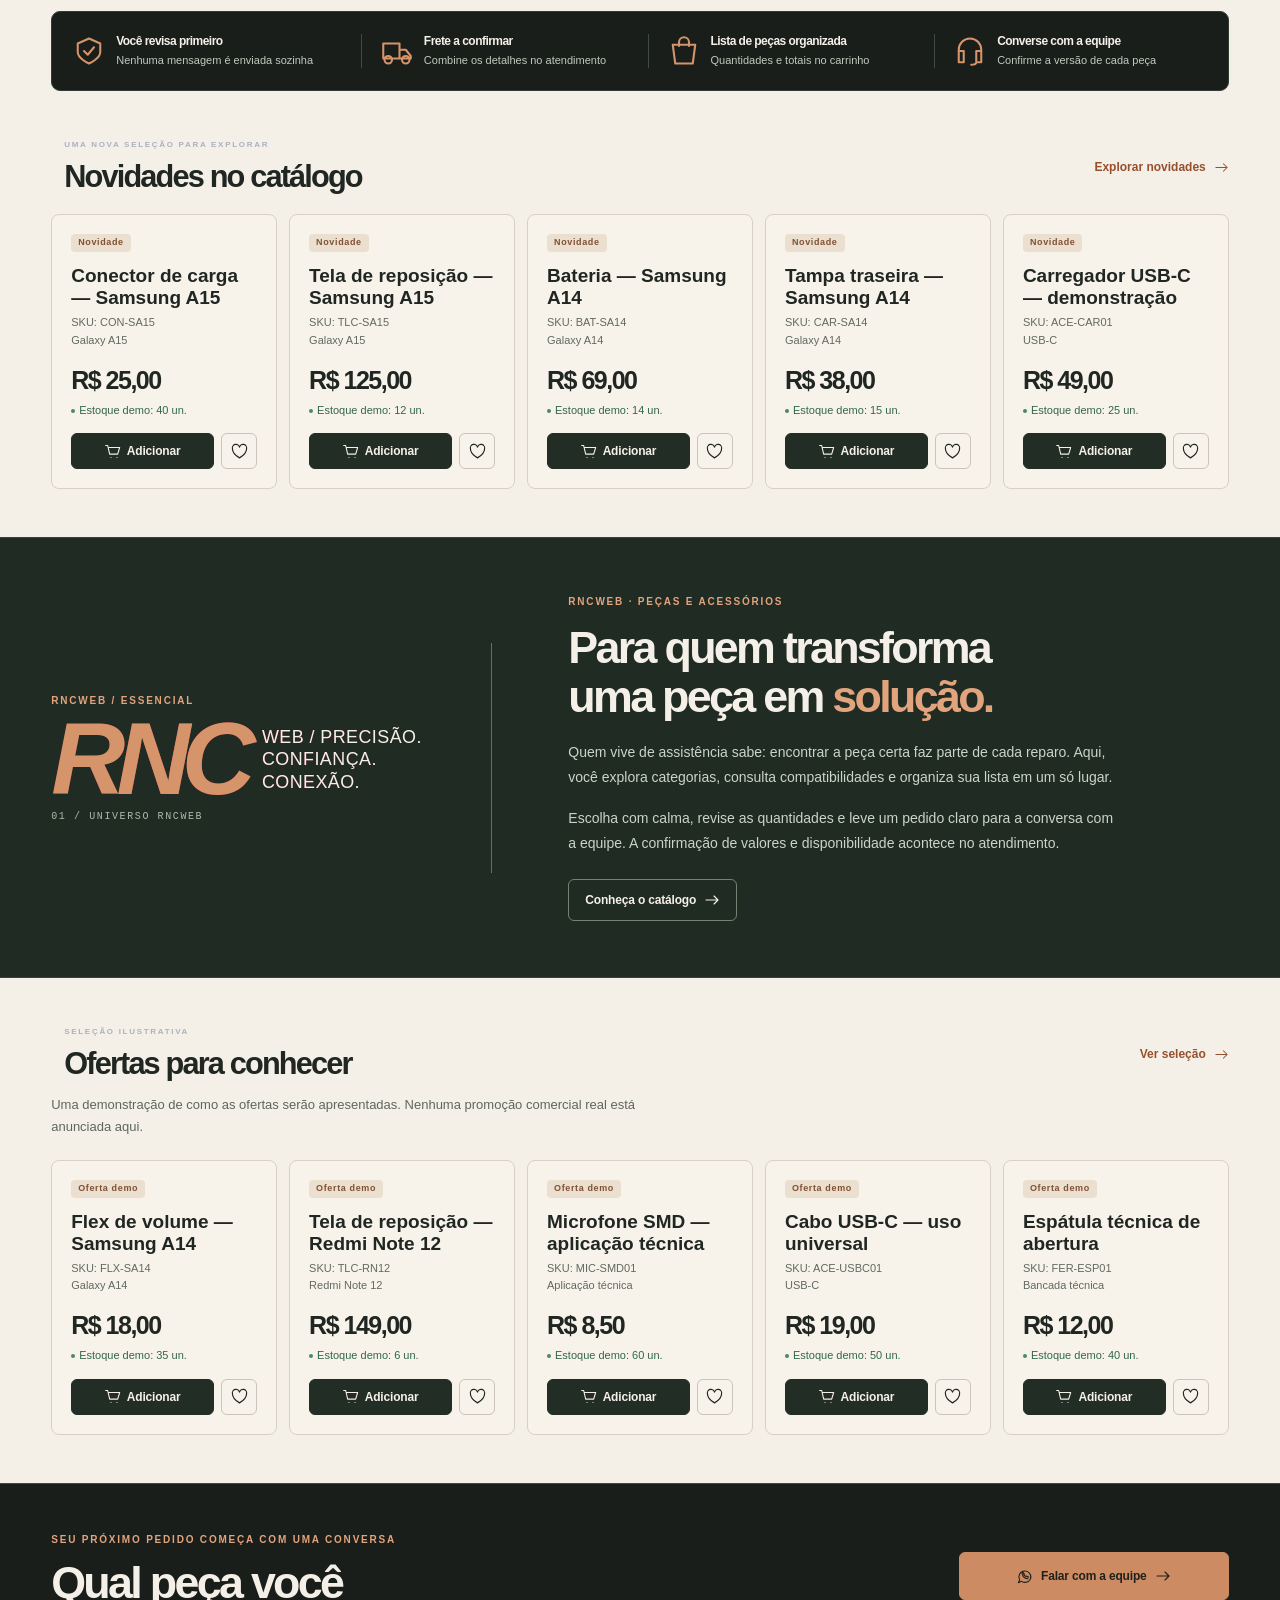
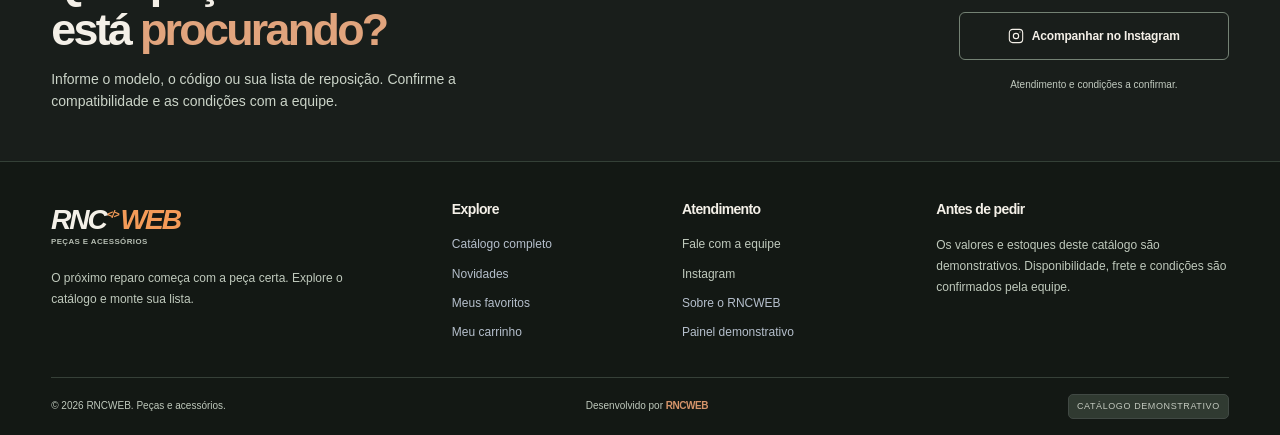
==== commit 7e264a2b: "Aplica identidade RNCWEB na loja e no painel" ====
--- a/index.html
+++ b/index.html
@@ -2,10 +2,10 @@
 <html lang="pt-BR">
 <head>
   <meta charset="utf-8"><meta name="viewport" content="width=device-width, initial-scale=1">
-  <title>Guinho Celulares — Peças e acessórios para sua assistência</title>
-  <meta name="description" content="Explore peças, componentes e acessórios para celulares. Encontre compatibilidades, monte sua lista e converse com a equipe do Guinho.">
+  <title>RNCWEB — Peças e acessórios para sua assistência</title>
+  <meta name="description" content="Explore peças, componentes e acessórios para celulares. Encontre compatibilidades, monte sua lista e converse com a equipe da RNCWEB.">
   <meta name="theme-color" content="#191e1b"><meta name="robots" content="noindex,nofollow">
-  <meta property="og:title" content="Guinho Celulares — A peça certa para o próximo reparo"><meta property="og:description" content="Um catálogo para quem vive de assistência técnica. Peças, acessórios e uma forma simples de montar seu pedido."><meta property="og:type" content="website"><meta property="og:locale" content="pt_BR">
+  <meta property="og:title" content="RNCWEB — A peça certa para o próximo reparo"><meta property="og:description" content="Um catálogo para quem vive de assistência técnica. Peças, acessórios e uma forma simples de montar seu pedido."><meta property="og:type" content="website"><meta property="og:locale" content="pt_BR">
   <link rel="icon" href="ativos/marca.svg" type="image/svg+xml">
   <link rel="stylesheet" href="css/base.css"><link rel="stylesheet" href="css/componentes.css"><link rel="stylesheet" href="css/loja.css"><link rel="stylesheet" href="css/inicio.css"><link rel="stylesheet" href="css/responsivo.css"><link rel="stylesheet" href="css/identidade.css">
   <script type="module" src="js/loja.js"></script>
@@ -16,20 +16,20 @@
   <main id="principal">
     <section class="hero" aria-labelledby="titulo-hero">
   <div class="container hero-grade">
-    <div class="hero-texto"><p class="sobretitulo">Guinho / Distribuição de peças e acessórios</p><h1 id="titulo-hero">A peça certa.<br><em>O próximo reparo.</em></h1><p id="descricao-hero">Peças, componentes e acessórios para quem vive de assistência técnica. Encontre a compatibilidade certa e organize seu pedido.</p><div class="hero-acoes"><a class="botao" href="catalogo.html">Explorar catálogo<i data-icone="seta"></i></a><button class="botao secundario" type="button" data-contato>Fale com a equipe</button></div><div class="hero-paginacao" role="group" aria-label="Destaques da apresentação"><button type="button" aria-label="Peças para sua assistência" aria-pressed="true" data-slide="0">01</button><button type="button" aria-label="Encontre sua peça" aria-pressed="false" data-slide="1">02</button><button type="button" aria-label="Organize seu pedido" aria-pressed="false" data-slide="2">03</button></div></div>
+    <div class="hero-texto"><p class="sobretitulo">RNCWEB / Distribuição de peças e acessórios</p><h1 id="titulo-hero">A peça certa.<br><em>O próximo reparo.</em></h1><p id="descricao-hero">Peças, componentes e acessórios para quem vive de assistência técnica. Encontre a compatibilidade certa e organize seu pedido.</p><div class="hero-acoes"><a class="botao" href="catalogo.html">Explorar catálogo<i data-icone="seta"></i></a><button class="botao secundario" type="button" data-contato>Fale com a equipe</button></div><div class="hero-paginacao" role="group" aria-label="Destaques da apresentação"><button type="button" aria-label="Peças para sua assistência" aria-pressed="true" data-slide="0">01</button><button type="button" aria-label="Encontre sua peça" aria-pressed="false" data-slide="1">02</button><button type="button" aria-label="Organize seu pedido" aria-pressed="false" data-slide="2">03</button></div></div>
     <div class="hero-beneficios"><p class="sobretitulo">Feito para profissionais</p><div><i data-icone="escudo"></i><span><strong>Compatibilidade em foco</strong><small>Encontre por marca e modelo.</small></span></div><div><i data-icone="sacola"></i><span><strong>Seu pedido organizado</strong><small>Da seleção à revisão.</small></span></div><div><i data-icone="fone"></i><span><strong>Atendimento direto</strong><small>Confirme os detalhes com a equipe.</small></span></div><a class="hero-indice" href="catalogo.html">01 — Catálogo completo <i data-icone="seta"></i></a></div>
   </div>
 </section>
 
     <section class="categorias-inicio container" aria-labelledby="titulo-categorias"><div class="cabecalho-secao"><h2 id="titulo-categorias">Categorias</h2><a href="catalogo.html">Ver todas as categorias<i data-icone="seta"></i></a></div><div class="grade-categorias" id="categorias-inicio" data-area-principal><p class="texto-suave">Carregando categorias…</p></div></section>
 
-    <section class="vitrine container" aria-labelledby="titulo-destaques"><div class="vitrine-principal"><div class="cabecalho-secao"><h2 id="titulo-destaques">Produtos em destaque</h2><a href="catalogo.html">Ver mais produtos<i data-icone="seta"></i></a></div><div class="grade-destaques" id="produtos-destaque"></div></div><aside class="painel-diferenciais"><h2><i data-icone="estrela"></i>Por que explorar o Guinho?</h2><ul><li><i data-icone="check"></i>Peças organizadas por categoria</li><li><i data-icone="check"></i>Busca por código e modelo</li><li><i data-icone="check"></i>Comparação clara de valores</li><li><i data-icone="check"></i>Seu carrinho sempre à mão</li><li><i data-icone="check"></i>Pedido revisado por você</li></ul></aside></section>
+    <section class="vitrine container" aria-labelledby="titulo-destaques"><div class="vitrine-principal"><div class="cabecalho-secao"><h2 id="titulo-destaques">Produtos em destaque</h2><a href="catalogo.html">Ver mais produtos<i data-icone="seta"></i></a></div><div class="grade-destaques" id="produtos-destaque"></div></div><aside class="painel-diferenciais"><h2><i data-icone="estrela"></i>Por que explorar a RNCWEB?</h2><ul><li><i data-icone="check"></i>Peças organizadas por categoria</li><li><i data-icone="check"></i>Busca por código e modelo</li><li><i data-icone="check"></i>Comparação clara de valores</li><li><i data-icone="check"></i>Seu carrinho sempre à mão</li><li><i data-icone="check"></i>Pedido revisado por você</li></ul></aside></section>
 
     <div class="container"><p class="aviso-catalogo"><span class="ponto-status"></span>Catálogo demonstrativo. Preços e estoques ilustrativos; confirme valores, disponibilidade e condições com a equipe.</p><div class="faixa-confianca"><div><i data-icone="escudo"></i><span><strong>Você revisa primeiro</strong><small>Nenhuma mensagem é enviada sozinha</small></span></div><div><i data-icone="envio"></i><span><strong>Frete a confirmar</strong><small>Combine os detalhes no atendimento</small></span></div><div><i data-icone="sacola"></i><span><strong>Lista de peças organizada</strong><small>Quantidades e totais no carrinho</small></span></div><div><i data-icone="fone"></i><span><strong>Converse com a equipe</strong><small>Confirme a versão de cada peça</small></span></div></div></div>
 
     <section class="secao container novidades" data-revelar aria-labelledby="titulo-novidades"><div class="cabecalho-secao"><div><p class="sobretitulo">Uma nova seleção para explorar</p><h2 id="titulo-novidades">Novidades no catálogo</h2></div><a href="catalogo.html?novidades=1">Explorar novidades<i data-icone="seta"></i></a></div><div class="grade-produtos" id="produtos-novidades"></div></section>
 
-    <section class="editorial" id="sobre" data-revelar><div class="container editorial-grade"><div class="editorial-selo" aria-hidden="true"><p class="sobretitulo">Guinho / Essencial</p><span>G<span>PRECISÃO.<br>CONFIANÇA.<br>CONEXÃO.</span></span><i>01 / UNIVERSO GUINHO</i></div><div class="editorial-texto"><p class="sobretitulo">Guinho · peças e acessórios</p><h2>Para quem transforma<br>uma peça em <em>solução.</em></h2><p>Quem vive de assistência sabe: encontrar a peça certa faz parte de cada reparo. Aqui, você explora categorias, consulta compatibilidades e organiza sua lista em um só lugar.</p><p>Escolha com calma, revise as quantidades e leve um pedido claro para a conversa com a equipe. A confirmação de valores e disponibilidade acontece no atendimento.</p><a class="botao secundario" href="catalogo.html">Conheça o catálogo<i data-icone="seta"></i></a></div></div></section>
+    <section class="editorial" id="sobre" data-revelar><div class="container editorial-grade"><div class="editorial-selo" aria-hidden="true"><p class="sobretitulo">RNCWEB / Essencial</p><span class="editorial-rnc">RNC<span>WEB / PRECISÃO.<br>CONFIANÇA.<br>CONEXÃO.</span></span><i>01 / UNIVERSO RNCWEB</i></div><div class="editorial-texto"><p class="sobretitulo">RNCWEB · peças e acessórios</p><h2>Para quem transforma<br>uma peça em <em>solução.</em></h2><p>Quem vive de assistência sabe: encontrar a peça certa faz parte de cada reparo. Aqui, você explora categorias, consulta compatibilidades e organiza sua lista em um só lugar.</p><p>Escolha com calma, revise as quantidades e leve um pedido claro para a conversa com a equipe. A confirmação de valores e disponibilidade acontece no atendimento.</p><a class="botao secundario" href="catalogo.html">Conheça o catálogo<i data-icone="seta"></i></a></div></div></section>
 
     <section class="secao container" data-revelar aria-labelledby="titulo-ofertas"><div class="cabecalho-secao"><div><p class="sobretitulo">Seleção ilustrativa</p><h2 id="titulo-ofertas">Ofertas para conhecer</h2></div><a href="catalogo.html?ofertas=1">Ver seleção<i data-icone="seta"></i></a></div><p class="texto-suave descricao-secao">Uma demonstração de como as ofertas serão apresentadas. Nenhuma promoção comercial real está anunciada aqui.</p><div class="grade-produtos" id="produtos-ofertas"></div></section>
 
--- a/css/identidade.css
+++ b/css/identidade.css
@@ -222,3 +222,27 @@
 @media(max-width:420px){.hero{width:calc(100% - 24px);margin-top:12px}.hero-texto{padding:30px 19px}.hero-texto h1{font-size:39px}.hero-acoes{gap:8px}.hero-acoes .botao{font-size:12px;padding:10px 12px}.hero-beneficios{padding:16px 19px;grid-template-columns:1fr}.hero-beneficios>div{grid-column:1/-1}.cabecalho-principal{gap:10px;min-height:75px}.marca{min-width:0;gap:7px}.marca strong{font-size:21px}.marca b{font-size:12px}.marca-simbolo{width:31px;height:31px}.marca-simbolo:before{font-size:39px}.marca small{font-size:8px}.produto-card,.grade-catalogo .produto-card{padding:12px 10px}.produto-acoes{gap:5px}.produto-acoes .botao-adicionar .icone{width:15px;height:15px}.produto-acoes .botao-adicionar{font-size:10px;gap:4px}.produto-card h3,.grade-catalogo .produto-card h3{font-size:15px}.produto-estoque,.grade-catalogo .produto-estoque{font-size:10px}.painel-diferenciais ul{grid-template-columns:1fr}.cabecalho-secao h2{font-size:24px}.cabecalho-secao>a{font-size:11px}.faixa-confianca{padding:14px;gap:10px}.faixa-confianca small{font-size:10px}.form-grade{grid-template-columns:1fr}.entrada-card{padding:26px 21px}}
 @media(max-width:340px){.grade-produtos,.grade-destaques,.grade-catalogo{grid-template-columns:1fr}.hero-texto h1{font-size:34px}.faixa-confianca{grid-template-columns:1fr}}
 @media(prefers-reduced-motion:reduce){*,*::before,*::after{animation-duration:.01ms!important;transition-duration:.01ms!important;scroll-behavior:auto!important}}
+
+/* gráficos com valores do D1, sem gráficos fictícios desenhados */
+.comercial-grade{display:grid;grid-template-columns:minmax(0,1.8fr) minmax(0,1fr);gap:14px;margin:18px 0}
+.comercial-bloco{border:1px solid #414d42;background:#1a231c;padding:19px;border-radius:8px;min-width:0}
+.comercial-bloco>h2{margin:0 0 6px}
+.vendas-grafico{display:grid;grid-template-columns:repeat(14,minmax(0,1fr));gap:5px;margin:22px 0 12px}
+.vendas-coluna{display:flex;flex-direction:column;align-items:center;gap:8px;min-width:0}
+.vendas-trilho{width:100%;height:118px;display:flex;align-items:flex-end;background:#2d392e;border-radius:4px 4px 0 0;overflow:hidden}
+.vendas-barra{width:100%;background:#c88c65;border-radius:3px 3px 0 0}
+.vendas-coluna small{font-size:9px;color:#b6c1b4;font-variant-numeric:tabular-nums;white-space:nowrap}
+.vendas-total{font-size:clamp(24px,3vw,36px);line-height:1.1;display:block;margin:18px 0;color:#f1ede4;letter-spacing:-.06em}
+.situacao-trilho{display:flex;gap:3px;height:12px;border-radius:4px;overflow:hidden;background:#344237;margin:19px 0}
+.situacao-concluido{background:#83b393}.situacao-pendente{background:#cda175}.situacao-cancelado{background:#a47363}
+.situacao-legenda{display:flex;justify-content:space-between;align-items:center;padding:8px 0;border-bottom:1px solid #354237;color:#d5ded1;font-size:13px}
+.situacao-legenda>span{display:flex;align-items:center;gap:9px}
+.situacao-legenda i{width:8px;height:8px;border-radius:2px}
+.comercial-bloco .tabela-rolagem{margin-top:14px}
+.status-pedido{display:inline-block;padding:4px 8px;border-radius:4px;font-size:11px;white-space:nowrap}
+.status-concluido{color:#b4dec0;background:#304c38}.status-pendente{color:#f0c496;background:#493b28}.status-cancelado{color:#e8b2a3;background:#4a332e}
+@media(max-width:950px){.comercial-grade{grid-template-columns:1fr}}
+@media(max-width:520px){.comercial-bloco{padding:13px}.vendas-grafico{gap:3px}.vendas-coluna small{font-size:8px;writing-mode:vertical-rl}.vendas-trilho{height:100px}}
+
+/* RNCWEB — mesma assinatura tipográfica do catálogo comercial. */
+.marca{display:inline-flex;flex-direction:column;align-items:flex-start;justify-content:center;gap:4px;min-width:156px;white-space:nowrap}.rnc-logotipo{display:inline-flex;align-items:baseline;font:italic 800 clamp(25px,2.5vw,36px)/1 Arial,sans-serif;letter-spacing:-.075em;color:#f4f0e8;white-space:nowrap}.rnc-web{color:#f49b58}.rnc-web sup{font-size:.37em;letter-spacing:-.12em;vertical-align:super;margin:0 .22em 0 .12em}.marca .rnc-assinatura{font-size:9px;line-height:1.3;letter-spacing:.05em;color:#b5bdb2;font-style:normal}.admin-navegacao .marca{min-width:0}.editorial-selo>.editorial-rnc{font-size:clamp(48px,8vw,116px);letter-spacing:-.085em;gap:15px}.editorial-selo>.editorial-rnc>span{font-size:clamp(12px,1.4vw,21px);letter-spacing:.025em}@media(max-width:620px){.marca{min-width:0}.rnc-logotipo{font-size:26px}.marca .rnc-assinatura{font-size:8px}.editorial-selo>.editorial-rnc{font-size:65px}.admin-navegacao .rnc-logotipo{font-size:30px}}
